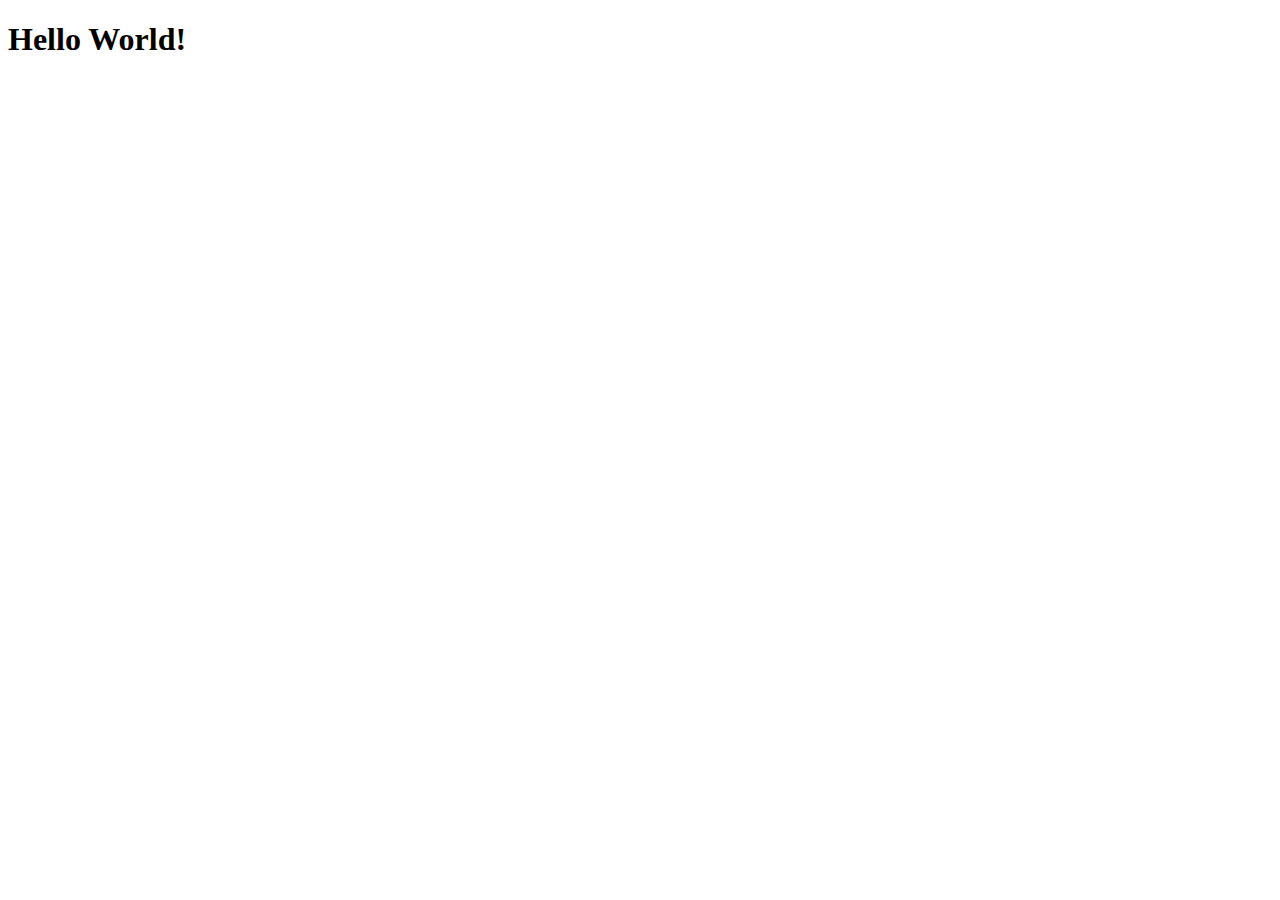
==== src/index.html @ 0a1c3fd9 "feat: add basics" ====
<!DOCTYPE html>
<!--[if lt IE 7]>      <html class="no-js lt-ie9 lt-ie8 lt-ie7"> <![endif]-->
<!--[if IE 7]>         <html class="no-js lt-ie9 lt-ie8"> <![endif]-->
<!--[if IE 8]>         <html class="no-js lt-ie9"> <![endif]-->
<!--[if gt IE 8]>      <html class="no-js"> <!--<![endif]-->
<html>
    <head>
        <meta charset="utf-8">
        <meta http-equiv="X-UA-Compatible" content="IE=edge">
        <title></title>
        <meta name="description" content="">
        <meta name="viewport" content="width=device-width, initial-scale=1">
    </head>
    <body>
        <h1>Hello World!</h1>
        <!--[if lt IE 7]>
            <p class="browsehappy">You are using an <strong>outdated</strong> browser. Please <a href="#">upgrade your browser</a> to improve your experience.</p>
        <![endif]-->

        

        
    </body>
</html>
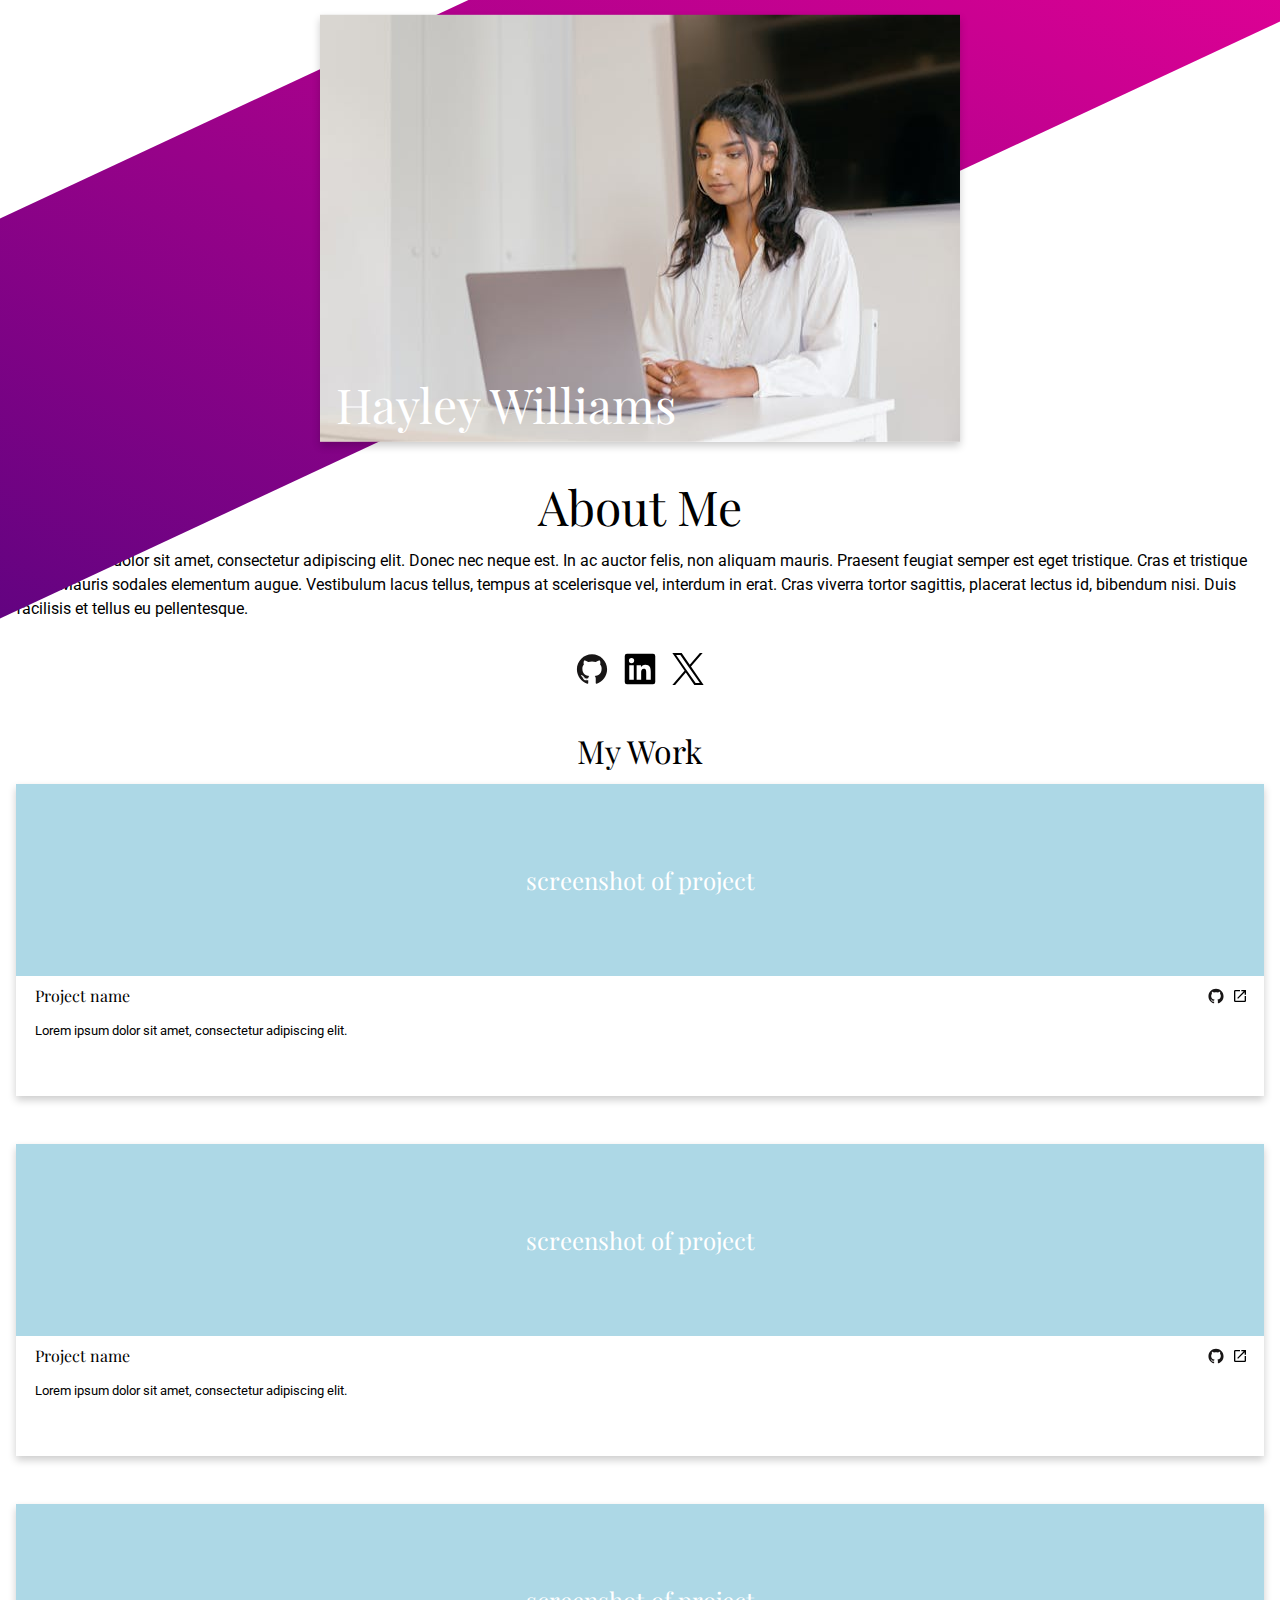
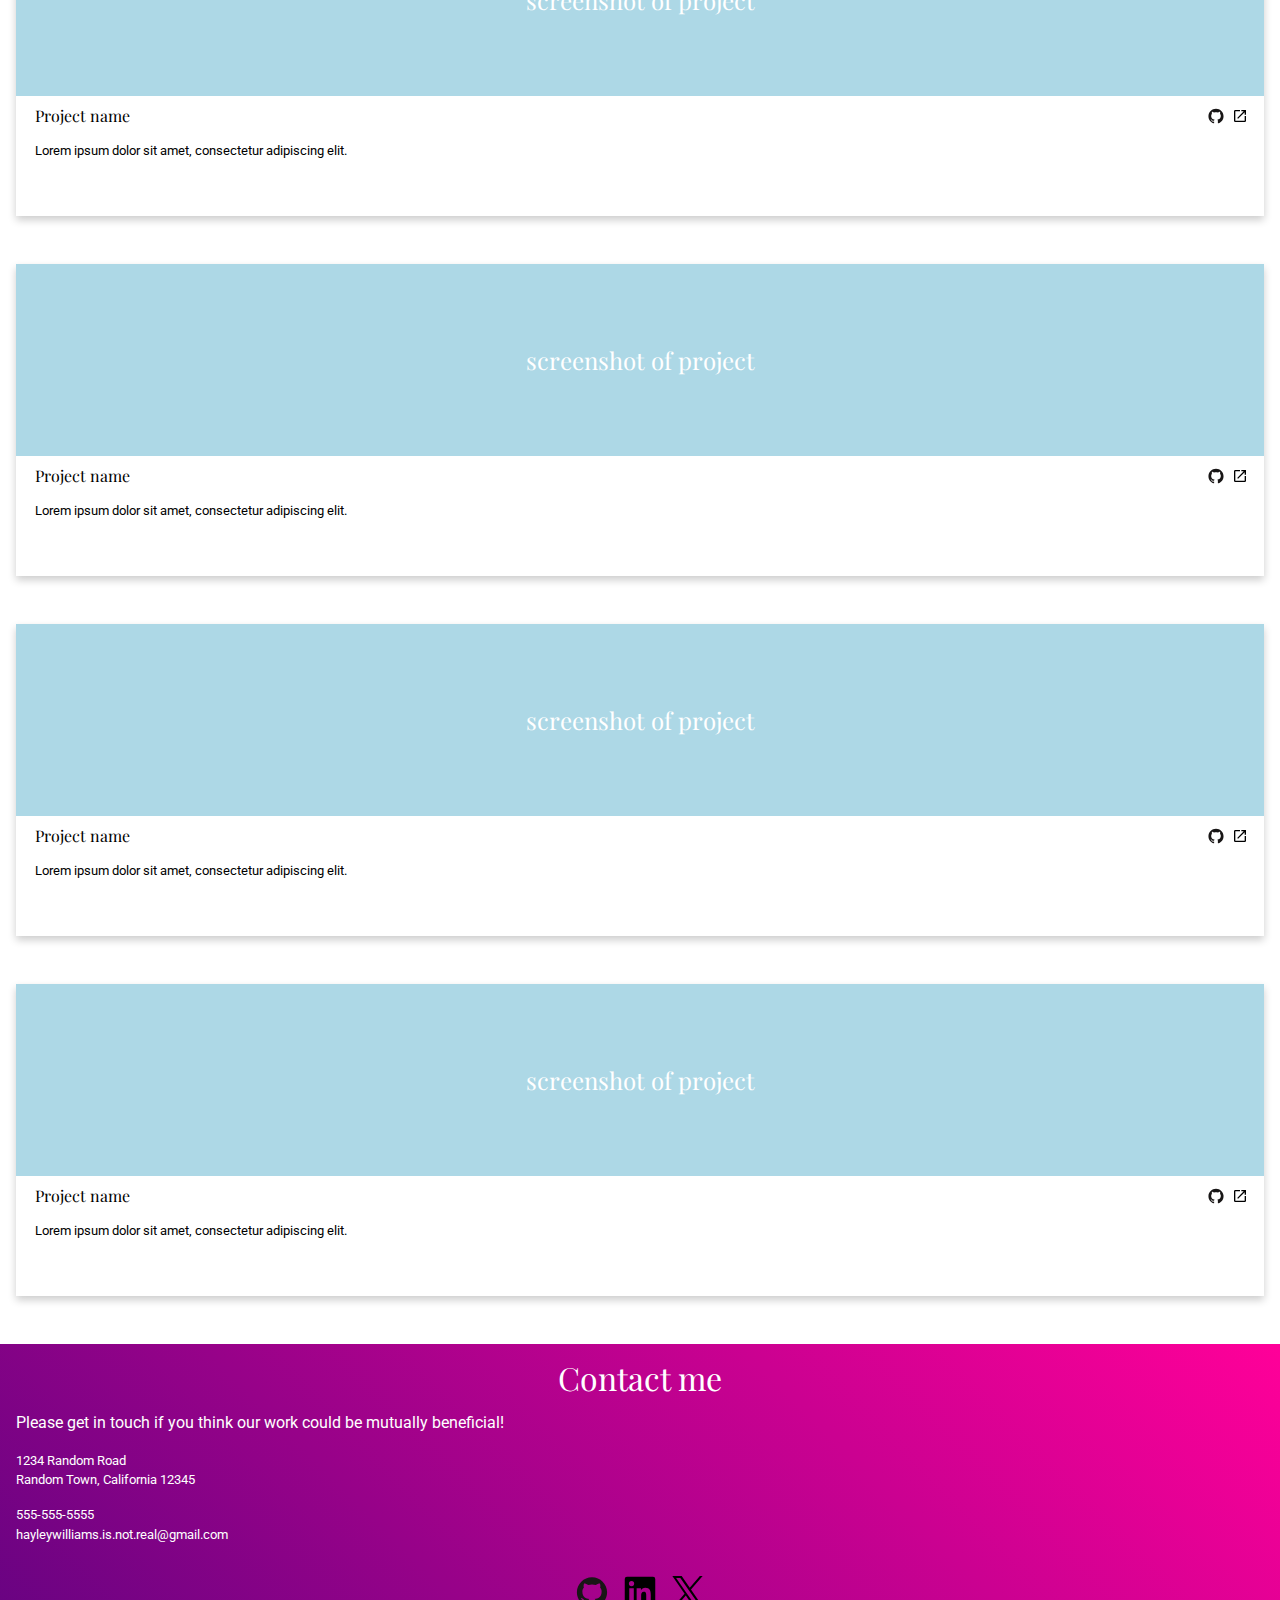
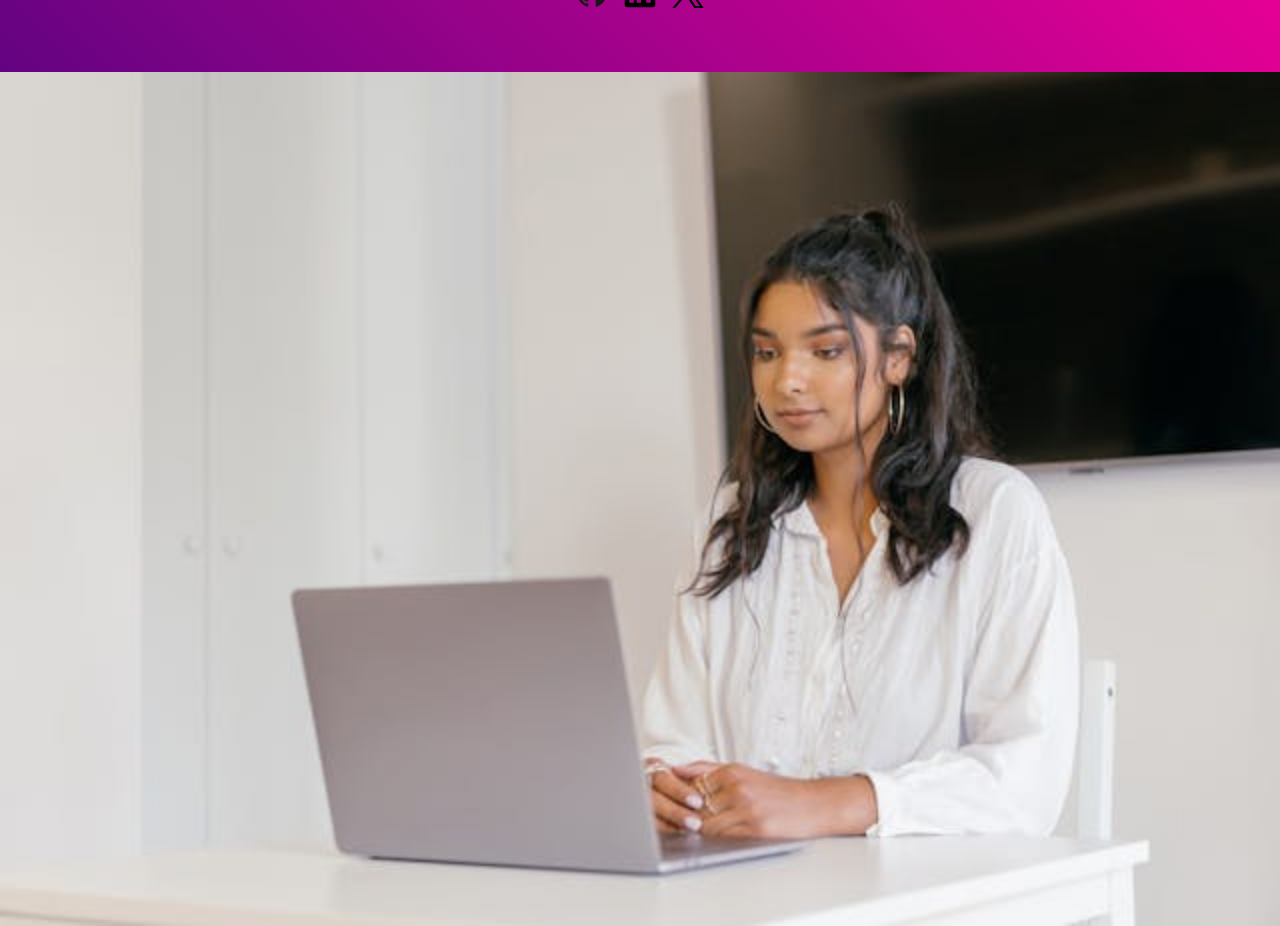
==== commit 5b342b2f: "feat: finish mobile page" ====
--- a/src/index.html
+++ b/src/index.html
@@ -1,24 +1,148 @@
 <!DOCTYPE html>
-<!--[if lt IE 7]>      <html class="no-js lt-ie9 lt-ie8 lt-ie7"> <![endif]-->
-<!--[if IE 7]>         <html class="no-js lt-ie9 lt-ie8"> <![endif]-->
-<!--[if IE 8]>         <html class="no-js lt-ie9"> <![endif]-->
-<!--[if gt IE 8]>      <html class="no-js"> <!--<![endif]-->
 <html>
-    <head>
-        <meta charset="utf-8">
-        <meta http-equiv="X-UA-Compatible" content="IE=edge">
-        <title></title>
-        <meta name="description" content="">
-        <meta name="viewport" content="width=device-width, initial-scale=1">
-    </head>
-    <body>
-        <h1>Hello World!</h1>
-        <!--[if lt IE 7]>
-            <p class="browsehappy">You are using an <strong>outdated</strong> browser. Please <a href="#">upgrade your browser</a> to improve your experience.</p>
-        <![endif]-->
-
-        
-
-        
-    </body>
-</html>+  <head>
+    <meta charset="utf-8" />
+    <meta http-equiv="X-UA-Compatible" content="IE=edge" />
+    <title>Diagonal Box Example</title>
+    <meta name="description" content="" />
+    <meta name="viewport" content="width=device-width, initial-scale=1" />
+    <link rel="stylesheet" href="styles.css" />
+  </head>
+  <body>
+    <div class="diagonal-box">
+      <div class="header-content">
+        <picture class="mobile-nilov">
+          <source
+            media="(max-width: 320px)"
+            srcset="pexels-mikhail-nilov-9159651-mobile.JPG"
+          />
+          <img src="pexels-mikhail-nilov-9159651.jpg" alt="woman on laptop" />
+        </picture>
+        <p class="bottom-left-text">Hayley Williams</p>
+      </div>
+    </div>
+    <section class="about-me">
+      <h1>About Me</h1>
+      <p class="about-me-text">
+        Lorem ipsum dolor sit amet, consectetur adipiscing elit. Donec nec neque
+        est. In ac auctor felis, non aliquam mauris. Praesent feugiat semper est
+        eget tristique. Cras et tristique nulla. Mauris sodales elementum augue.
+        Vestibulum lacus tellus, tempus at scelerisque vel, interdum in erat.
+        Cras viverra tortor sagittis, placerat lectus id, bibendum nisi. Duis
+        facilisis et tellus eu pellentesque.
+      </p>
+      <div class="logos">
+        <img src="github-original.svg" alt="github logo" />
+        <img src="linkedin-plain.svg" alt="linkedin logo" />
+        <img src="twitter-original.svg" alt="twitter logo" />
+      </div>
+    </section>
+    <section class="my-work">
+      <h1>My Work</h1>
+      <div class="card">
+        <div class="card-upper">screenshot of project</div>
+        <div class="card-bottom">
+          <div class="card-bottom-header">
+            <p>Project name</p>
+            <img src="github-original.svg" alt="github logo" />
+            <img src="open-in-new.svg" alt="external link" />
+          </div>
+          <p class="project-description">
+            Lorem ipsum dolor sit amet, consectetur adipiscing elit.
+          </p>
+        </div>
+      </div>
+      <div class="card">
+        <div class="card-upper">screenshot of project</div>
+        <div class="card-bottom">
+          <div class="card-bottom-header">
+            <p>Project name</p>
+            <img src="github-original.svg" alt="github logo" />
+            <img src="open-in-new.svg" alt="external link" />
+          </div>
+          <p class="project-description">
+            Lorem ipsum dolor sit amet, consectetur adipiscing elit.
+          </p>
+        </div>
+      </div>
+      <div class="card">
+        <div class="card-upper">screenshot of project</div>
+        <div class="card-bottom">
+          <div class="card-bottom-header">
+            <p>Project name</p>
+            <img src="github-original.svg" alt="github logo" />
+            <img src="open-in-new.svg" alt="external link" />
+          </div>
+          <p class="project-description">
+            Lorem ipsum dolor sit amet, consectetur adipiscing elit.
+          </p>
+        </div>
+      </div>
+      <div class="card">
+        <div class="card-upper">screenshot of project</div>
+        <div class="card-bottom">
+          <div class="card-bottom-header">
+            <p>Project name</p>
+            <img src="github-original.svg" alt="github logo" />
+            <img src="open-in-new.svg" alt="external link" />
+          </div>
+          <p class="project-description">
+            Lorem ipsum dolor sit amet, consectetur adipiscing elit.
+          </p>
+        </div>
+      </div>
+      <div class="card">
+        <div class="card-upper">screenshot of project</div>
+        <div class="card-bottom">
+          <div class="card-bottom-header">
+            <p>Project name</p>
+            <img src="github-original.svg" alt="github logo" />
+            <img src="open-in-new.svg" alt="external link" />
+          </div>
+          <p class="project-description">
+            Lorem ipsum dolor sit amet, consectetur adipiscing elit.
+          </p>
+        </div>
+      </div>
+      <div class="card">
+        <div class="card-upper">screenshot of project</div>
+        <div class="card-bottom">
+          <div class="card-bottom-header">
+            <p>Project name</p>
+            <img src="github-original.svg" alt="github logo" />
+            <img src="open-in-new.svg" alt="external link" />
+          </div>
+          <p class="project-description">
+            Lorem ipsum dolor sit amet, consectetur adipiscing elit.
+          </p>
+        </div>
+      </div>
+    </section>
+    <section class="contact-me">
+      <h1>Contact me</h1>
+      <p class="contact-description">
+        Please get in touch if you think our work could be mutually beneficial!
+      </p>
+      <p class="contact-address">
+        1234 Random Road <br />
+        Random Town, California 12345
+      </p>
+      <p class="contact-numbers">
+        555-555-5555 <br />
+        hayleywilliams.is.not.real@gmail.com
+      </p>
+      <div class="logos">
+        <img src="github-original.svg" alt="github logo" />
+        <img src="linkedin-plain.svg" alt="linkedin logo" />
+        <img src="twitter-original.svg" alt="twitter logo" />
+      </div>
+    </section>
+    <picture class="mobile-nilov-footer">
+      <source
+        media="(max-width: 320px)"
+        srcset="pexels-mikhail-nilov-9159651-mobile.JPG"
+      />
+      <img src="pexels-mikhail-nilov-9159651.jpg" alt="woman on laptop" />
+    </picture>
+  </body>
+</html>
--- a/src/styles.css
+++ b/src/styles.css
@@ -0,0 +1,240 @@
+@import url('https://fonts.googleapis.com/css2?family=Playfair+Display:ital,wght@0,400..900;1,400..900&family=Roboto:ital,wght@0,100..900;1,100..900&display=swap');
+
+/* Box sizing rules */
+*,
+*::before,
+*::after {
+    box-sizing: border-box;
+}
+
+/* Prevent font size inflation */
+html {
+    -moz-text-size-adjust: none;
+    -webkit-text-size-adjust: none;
+    text-size-adjust: none;
+}
+
+/* Remove default margin in favour of better control in authored CSS */
+body, h1, h2, h3, h4, p,
+figure, blockquote, dl, dd {
+    margin-block-end: 0;
+}
+
+/* Remove list styles on ul, ol elements with a list role, which suggests default styling will be removed */
+ul[role='list'],
+ol[role='list'] {
+    list-style: none;
+}
+
+/* Set core body defaults */
+body {
+    min-height: 100vh;
+    line-height: 1.5;
+}
+
+/* Set shorter line heights on headings and interactive elements */
+h1, h2, h3, h4,
+button, input, label {
+    line-height: 1.1;
+}
+
+/* Balance text wrapping on headings */
+h1, h2,
+h3, h4 {
+    text-wrap: balance;
+}
+
+/* A elements that don't have a class get default styles */
+a:not([class]) {
+    text-decoration-skip-ink: auto;
+    color: currentColor;
+}
+
+/* Make images easier to work with */
+img,
+picture {
+    max-width: 100%;
+    display: block;
+}
+
+/* Inherit fonts for inputs and buttons */
+input, button,
+textarea, select {
+    font-family: inherit;
+    font-size: inherit;
+}
+
+/* Make sure textareas without a rows attribute are not tiny */
+textarea:not([rows]) {
+    min-height: 10em;
+}
+
+/* Anything that has been anchored to should have extra scroll margin */
+:target {
+    scroll-margin-block: 5ex;
+}
+
+/* End CSS Reset */
+
+body {
+    margin: 0;
+}
+
+:root {
+    --main-font: "Roboto", sans-serif;
+    --secondary-font: "Playfair Display", serif;
+    --article-font-size: 1rem;
+    --background-image-color: linear-gradient(45deg, #630381, #ff0099);
+}
+
+.diagonal-box {
+    background-image: var(--background-image-color);
+    height: 25rem;
+    display: flex;
+    align-items: center;
+    justify-content: center;
+    transform: skewY(-25deg) translateY(-20%);
+}
+
+.header-content {
+    max-width: 50rem;
+    margin: 0 0.5rem;
+    text-align: center;
+    color: white;
+    transform: skewY(25deg) translateY(20%);
+    position: relative;
+    padding-top: 2rem;
+}
+
+.mobile-nilov {
+    box-shadow: 0 4px 8px 0 rgba(0, 0, 0, 0.2)
+}
+
+.bottom-left-text {
+    position: absolute;
+    bottom: 8px;
+    font-family: var(--secondary-font);
+    left: 16px;
+    font-size: 3rem;
+    line-height: 1.2;
+    text-align: left;
+}
+
+.about-me {
+    margin-top: 5rem;
+    text-align: center;
+    font-family: var(--secondary-font);
+    font-size: 1.5rem;
+}
+
+.about-me h1 {
+    font-weight: normal;
+}
+
+.about-me-text {
+    text-align: left;
+    font-family: var(--main-font);
+    font-size: var(--article-font-size);
+    margin: 1rem 1rem;
+}
+
+.logos {
+    margin-top: 2rem;
+    display: flex;
+    gap: 1rem;
+    justify-content: center;
+}
+
+.logos img {
+    width: 2rem;
+}
+
+.my-work {
+    margin: 1rem 1rem;
+    font-family: var(--secondary-font);
+    margin-top: 3rem;
+}
+
+.my-work h1 {
+    text-align: center;
+    font-weight: normal;
+}
+
+.card {
+    margin: 1rem 0;
+    margin-bottom: 3rem;
+    box-shadow: 0 4px 8px 0 rgba(0, 0, 0, 0.2);
+    overflow: hidden;
+}
+
+.card-upper {
+    display: flex;
+    justify-content: center;
+    align-items: center;
+    background-color: lightblue;
+    height: 12rem;
+    color: white;
+    text-align: center;
+    font-size: 1.5rem;
+}
+
+.card-bottom-header {
+    display: flex;
+    align-items: center;
+    gap: 0.5rem;
+    margin-right: 1rem;
+    margin-top: 0.5rem;
+}
+
+.card-bottom-header img {
+    width: 1rem;
+}
+
+.card-bottom-header p {
+    margin-top: 0;
+    flex: auto;
+    margin-left: 1.2rem;
+}
+
+.project-description {
+    font-family: var(--main-font);
+    font-size: 0.8rem;
+    margin-left: 1.2rem;
+    margin-right: 2rem;
+    padding-bottom: 3.5rem;
+}
+
+.contact-me {
+    background-image: var(--background-image-color);
+    color: white;
+}
+
+.contact-me h1 {
+    font-weight: normal;
+    font-family: var(--secondary-font);
+    text-align: center;
+    padding-top: 1rem;
+    font-size: 2rem;
+}
+
+.contact-me p {
+    font-family: var(--main-font);
+    margin: 1rem 1rem 0 1rem;
+}
+
+.contact-me .contact-address {
+    font-size: 0.8rem;
+}
+
+.contact-me .contact-numbers {
+    font-size: 0.8rem;
+}
+
+.contact-me .logos {
+    padding-bottom: 4rem;
+}
+
+.mobile-nilov-footer img {
+    width: 100vw;
+    object-fit: cover;
+}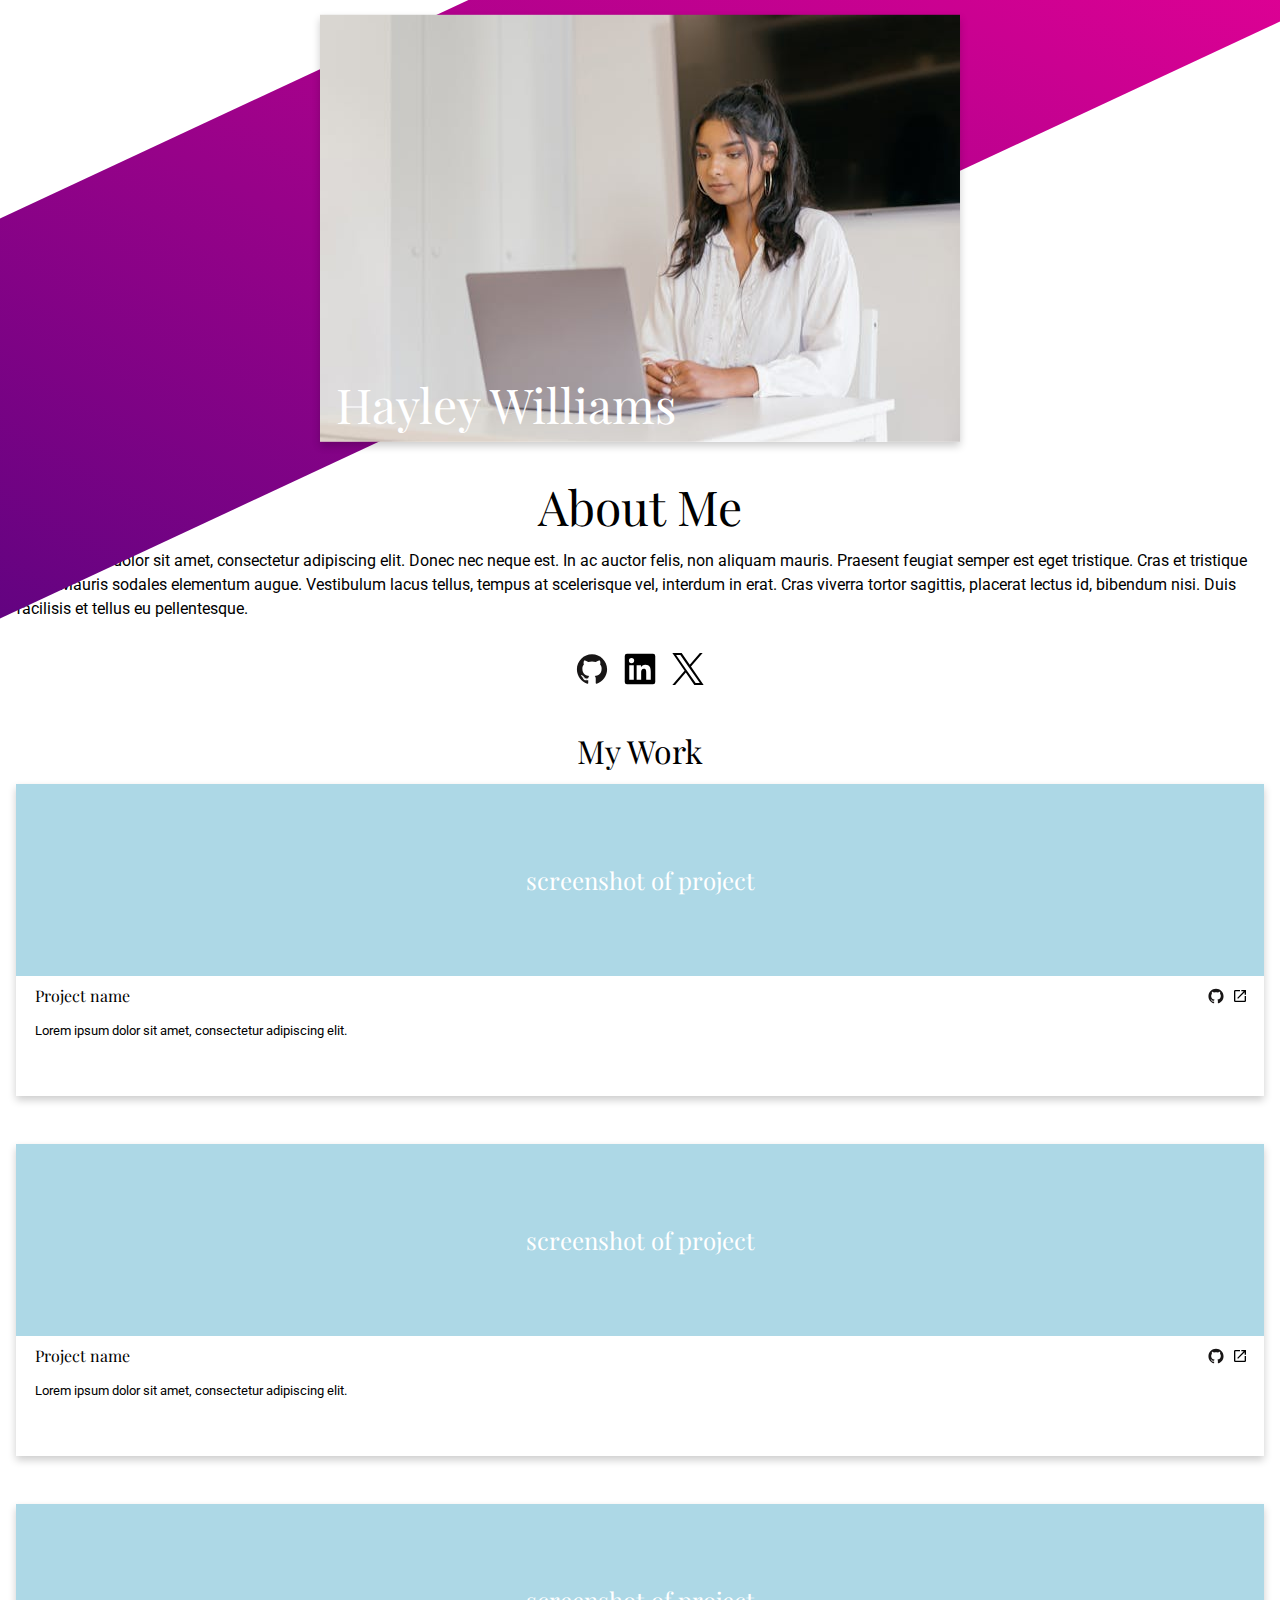
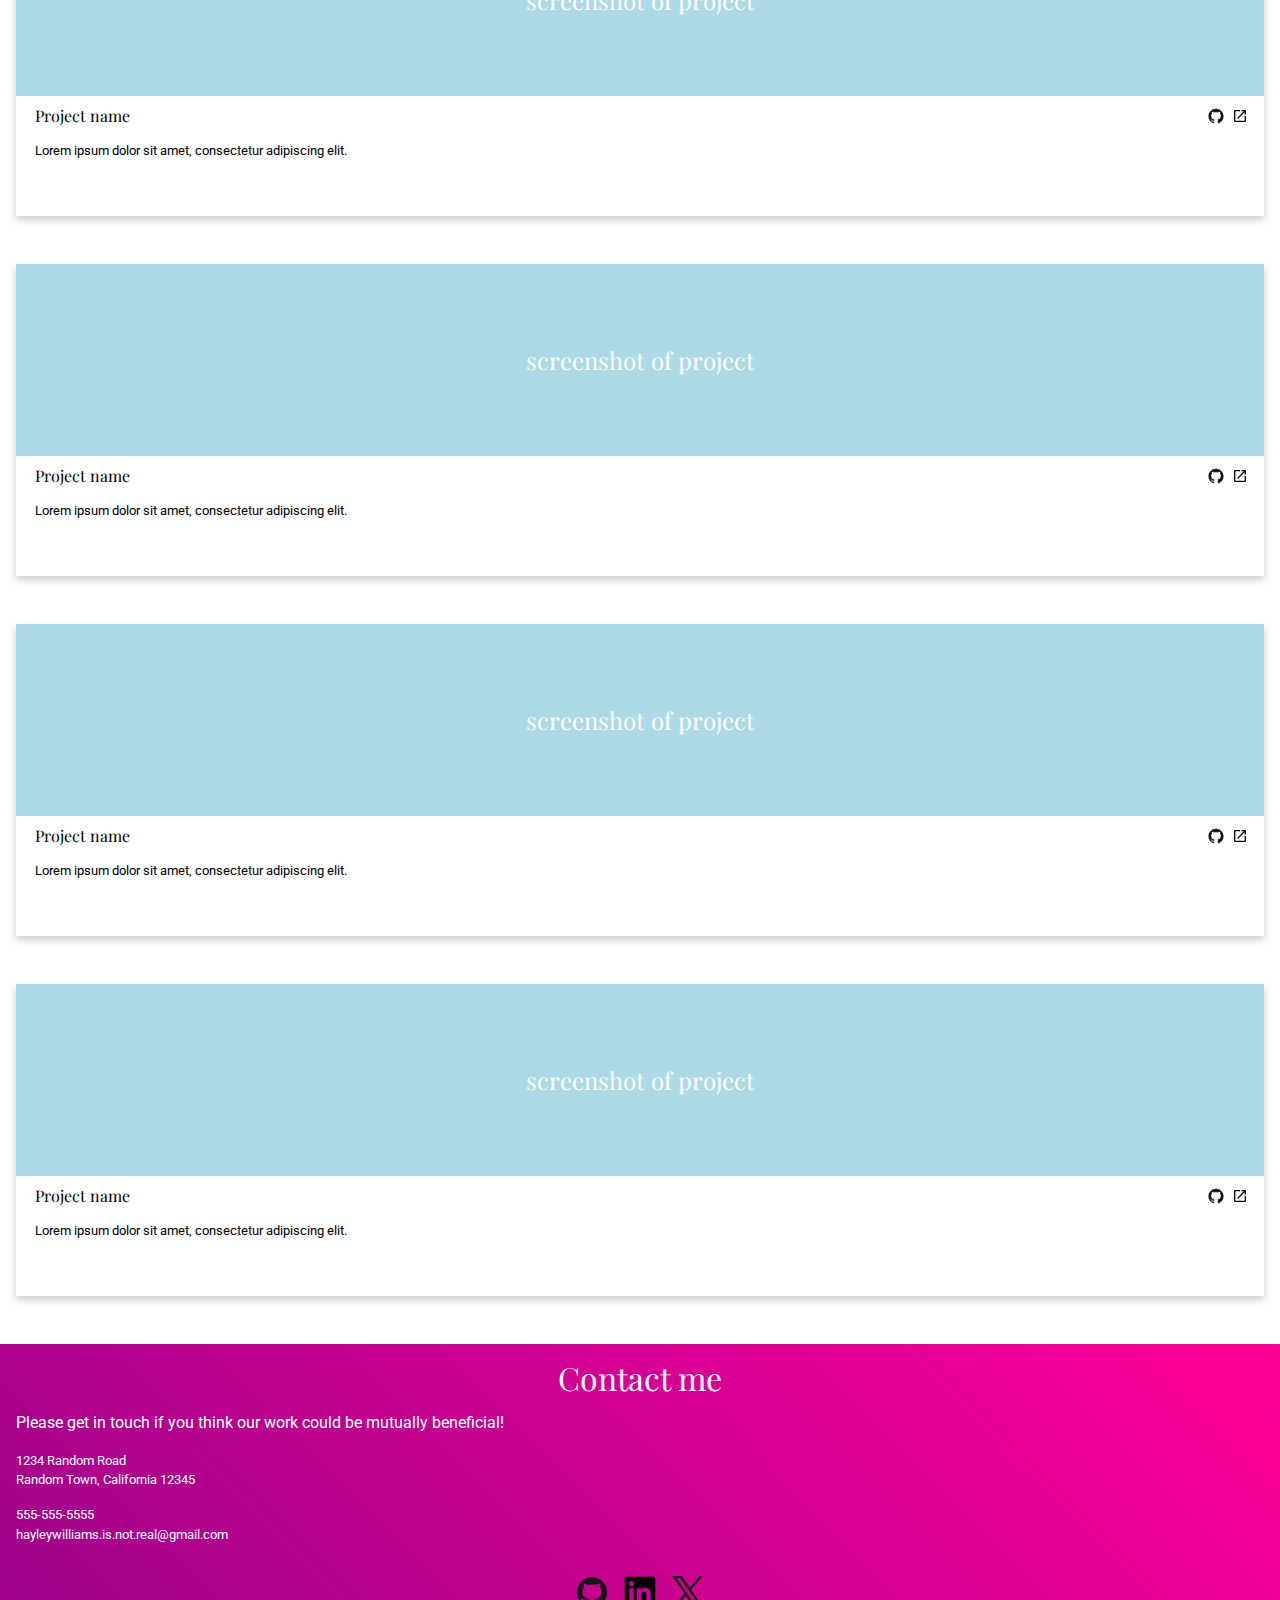
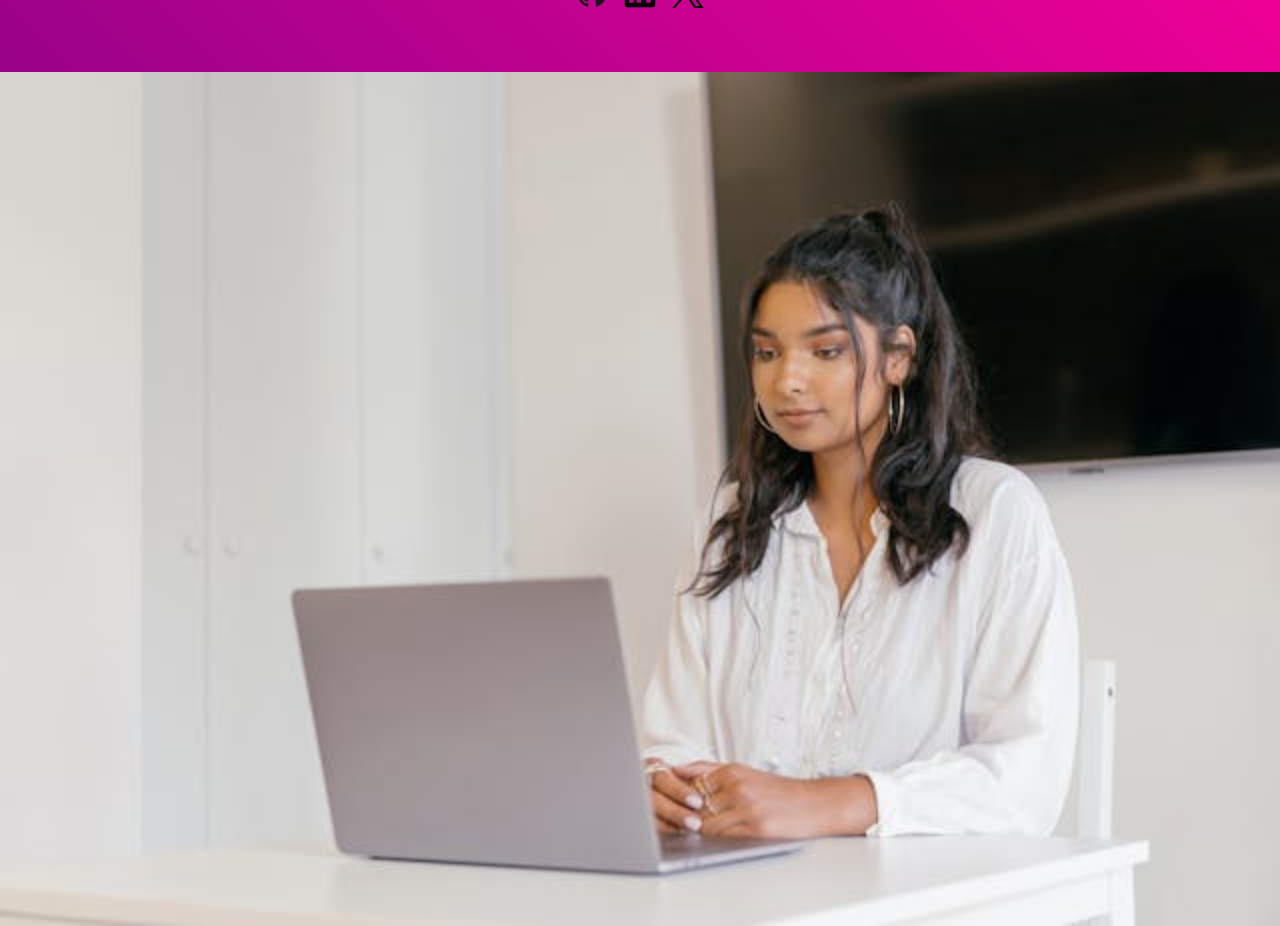
==== commit eb2492f7: "feat: add tablet footer styling" ====
--- a/src/index.html
+++ b/src/index.html
@@ -13,7 +13,7 @@
       <div class="header-content">
         <picture class="mobile-nilov">
           <source
-            media="(max-width: 320px)"
+            media="(max-width: 400px)"
             srcset="pexels-mikhail-nilov-9159651-mobile.JPG"
           />
           <img src="pexels-mikhail-nilov-9159651.jpg" alt="woman on laptop" />
@@ -118,31 +118,44 @@
         </div>
       </div>
     </section>
-    <section class="contact-me">
-      <h1>Contact me</h1>
-      <p class="contact-description">
-        Please get in touch if you think our work could be mutually beneficial!
-      </p>
-      <p class="contact-address">
-        1234 Random Road <br />
-        Random Town, California 12345
-      </p>
-      <p class="contact-numbers">
-        555-555-5555 <br />
-        hayleywilliams.is.not.real@gmail.com
-      </p>
-      <div class="logos">
-        <img src="github-original.svg" alt="github logo" />
-        <img src="linkedin-plain.svg" alt="linkedin logo" />
-        <img src="twitter-original.svg" alt="twitter logo" />
-      </div>
-    </section>
-    <picture class="mobile-nilov-footer">
-      <source
-        media="(max-width: 320px)"
-        srcset="pexels-mikhail-nilov-9159651-mobile.JPG"
-      />
-      <img src="pexels-mikhail-nilov-9159651.jpg" alt="woman on laptop" />
-    </picture>
+    <footer>
+      <section class="contact-me">
+        <div class="footer-content">
+          <h1>Contact me</h1>
+          <p class="contact-description">
+            Please get in touch if you think our work could be mutually
+            beneficial!
+          </p>
+          <p class="contact-address">
+            1234 Random Road <br />
+            Random Town, California 12345
+          </p>
+          <p class="contact-numbers">
+            555-555-5555 <br />
+            hayleywilliams.is.not.real@gmail.com
+          </p>
+          <div class="logos">
+            <img src="github-original.svg" alt="github logo" />
+            <img src="linkedin-plain.svg" alt="linkedin logo" />
+            <img src="twitter-original.svg" alt="twitter logo" />
+          </div>
+        </div>
+        <picture class="mobile-nilov-footer">
+          <source
+            media="(max-width: 400px)"
+            srcset="pexels-mikhail-nilov-9159651-mobile.JPG"
+          />
+          <source
+            media="(min-width: 401px) and (max-width: 799px)"
+            srcset="pexels-mikhail-nilov-9159651-tablet.JPG"
+          />
+          <source
+            media="(min-width: 800px)"
+            srcset="pexels-mikhail-nilov-9159651.jpg"
+          />
+          <img src="pexels-mikhail-nilov-9159651.jpg" alt="woman on laptop" />
+        </picture>
+      </section>
+    </footer>
   </body>
 </html>
--- a/src/styles.css
+++ b/src/styles.css
@@ -237,4 +237,45 @@
 .mobile-nilov-footer img {
     width: 100vw;
     object-fit: cover;
+}
+
+@media (min-width: 401px) and (max-width: 799px) {
+
+
+
+
+
+
+    .contact-me {
+        display: flex;
+        justify-content: center;
+        align-items: center;
+        padding-left: 1rem;
+    }
+
+    .contact-me h1 {
+        font-weight: normal;
+        font-family: var(--secondary-font);
+        padding-top: 1rem;
+        font-size: 2rem;
+        text-align: left;
+        margin-left: 1rem;
+    }
+
+    .contact-me .contact-description {
+        padding-right: 1rem;
+    }
+
+    .mobile-nilov-footer img {
+        width: 400px;
+        padding-top: 1rem;
+        padding-right: 1rem;
+        padding-bottom: 3rem;
+    }
+
+    .footer-content .logos {
+        display: flex;
+        justify-content: flex-start;
+        padding-left: 1rem;
+    }
 }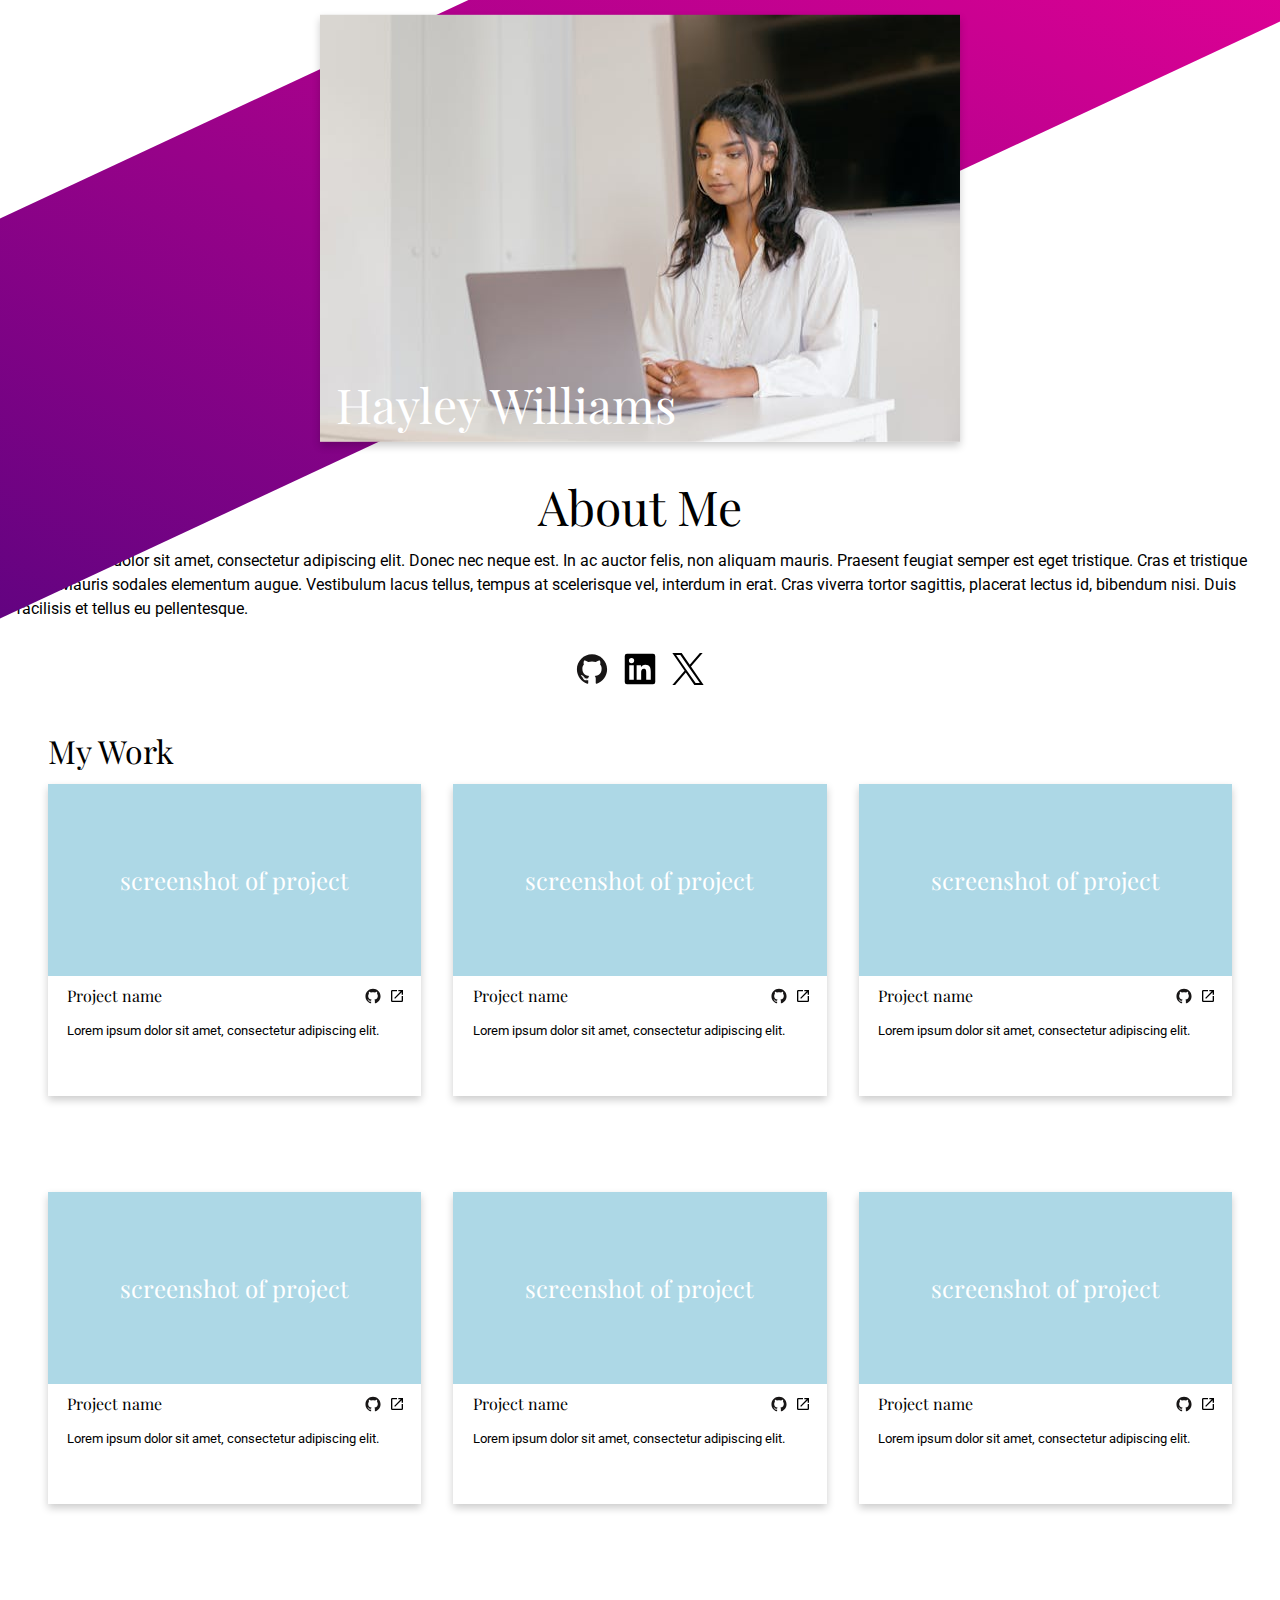
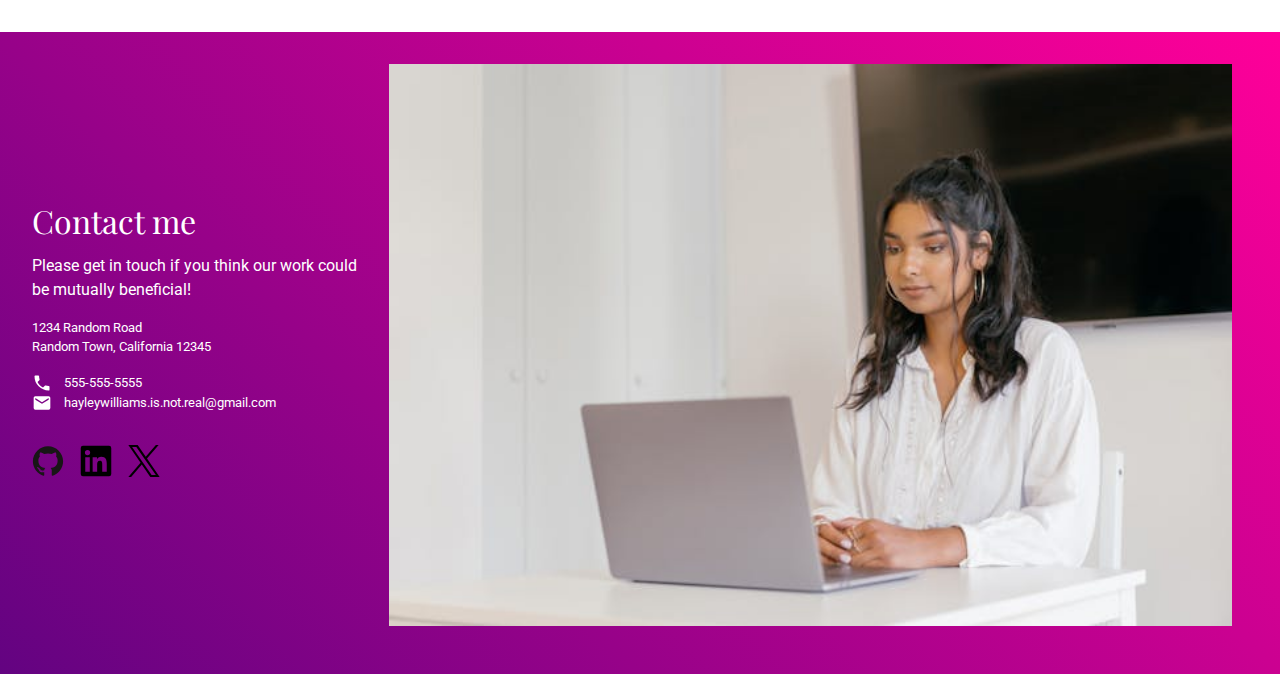
==== commit 5644fe84: "feat: add some desktop styling" ====
--- a/src/index.html
+++ b/src/index.html
@@ -39,82 +39,84 @@
     </section>
     <section class="my-work">
       <h1>My Work</h1>
-      <div class="card">
-        <div class="card-upper">screenshot of project</div>
-        <div class="card-bottom">
-          <div class="card-bottom-header">
-            <p>Project name</p>
-            <img src="github-original.svg" alt="github logo" />
-            <img src="open-in-new.svg" alt="external link" />
+      <div class="card-grid">
+        <div class="card">
+          <div class="card-upper">screenshot of project</div>
+          <div class="card-bottom">
+            <div class="card-bottom-header">
+              <p>Project name</p>
+              <img src="github-original.svg" alt="github logo" />
+              <img src="open-in-new.svg" alt="external link" />
+            </div>
+            <p class="project-description">
+              Lorem ipsum dolor sit amet, consectetur adipiscing elit.
+            </p>
           </div>
-          <p class="project-description">
-            Lorem ipsum dolor sit amet, consectetur adipiscing elit.
-          </p>
         </div>
-      </div>
-      <div class="card">
-        <div class="card-upper">screenshot of project</div>
-        <div class="card-bottom">
-          <div class="card-bottom-header">
-            <p>Project name</p>
-            <img src="github-original.svg" alt="github logo" />
-            <img src="open-in-new.svg" alt="external link" />
+        <div class="card">
+          <div class="card-upper">screenshot of project</div>
+          <div class="card-bottom">
+            <div class="card-bottom-header">
+              <p>Project name</p>
+              <img src="github-original.svg" alt="github logo" />
+              <img src="open-in-new.svg" alt="external link" />
+            </div>
+            <p class="project-description">
+              Lorem ipsum dolor sit amet, consectetur adipiscing elit.
+            </p>
           </div>
-          <p class="project-description">
-            Lorem ipsum dolor sit amet, consectetur adipiscing elit.
-          </p>
         </div>
-      </div>
-      <div class="card">
-        <div class="card-upper">screenshot of project</div>
-        <div class="card-bottom">
-          <div class="card-bottom-header">
-            <p>Project name</p>
-            <img src="github-original.svg" alt="github logo" />
-            <img src="open-in-new.svg" alt="external link" />
+        <div class="card">
+          <div class="card-upper">screenshot of project</div>
+          <div class="card-bottom">
+            <div class="card-bottom-header">
+              <p>Project name</p>
+              <img src="github-original.svg" alt="github logo" />
+              <img src="open-in-new.svg" alt="external link" />
+            </div>
+            <p class="project-description">
+              Lorem ipsum dolor sit amet, consectetur adipiscing elit.
+            </p>
           </div>
-          <p class="project-description">
-            Lorem ipsum dolor sit amet, consectetur adipiscing elit.
-          </p>
         </div>
-      </div>
-      <div class="card">
-        <div class="card-upper">screenshot of project</div>
-        <div class="card-bottom">
-          <div class="card-bottom-header">
-            <p>Project name</p>
-            <img src="github-original.svg" alt="github logo" />
-            <img src="open-in-new.svg" alt="external link" />
+        <div class="card">
+          <div class="card-upper">screenshot of project</div>
+          <div class="card-bottom">
+            <div class="card-bottom-header">
+              <p>Project name</p>
+              <img src="github-original.svg" alt="github logo" />
+              <img src="open-in-new.svg" alt="external link" />
+            </div>
+            <p class="project-description">
+              Lorem ipsum dolor sit amet, consectetur adipiscing elit.
+            </p>
           </div>
-          <p class="project-description">
-            Lorem ipsum dolor sit amet, consectetur adipiscing elit.
-          </p>
         </div>
-      </div>
-      <div class="card">
-        <div class="card-upper">screenshot of project</div>
-        <div class="card-bottom">
-          <div class="card-bottom-header">
-            <p>Project name</p>
-            <img src="github-original.svg" alt="github logo" />
-            <img src="open-in-new.svg" alt="external link" />
+        <div class="card">
+          <div class="card-upper">screenshot of project</div>
+          <div class="card-bottom">
+            <div class="card-bottom-header">
+              <p>Project name</p>
+              <img src="github-original.svg" alt="github logo" />
+              <img src="open-in-new.svg" alt="external link" />
+            </div>
+            <p class="project-description">
+              Lorem ipsum dolor sit amet, consectetur adipiscing elit.
+            </p>
           </div>
-          <p class="project-description">
-            Lorem ipsum dolor sit amet, consectetur adipiscing elit.
-          </p>
         </div>
-      </div>
-      <div class="card">
-        <div class="card-upper">screenshot of project</div>
-        <div class="card-bottom">
-          <div class="card-bottom-header">
-            <p>Project name</p>
-            <img src="github-original.svg" alt="github logo" />
-            <img src="open-in-new.svg" alt="external link" />
+        <div class="card">
+          <div class="card-upper">screenshot of project</div>
+          <div class="card-bottom">
+            <div class="card-bottom-header">
+              <p>Project name</p>
+              <img src="github-original.svg" alt="github logo" />
+              <img src="open-in-new.svg" alt="external link" />
+            </div>
+            <p class="project-description">
+              Lorem ipsum dolor sit amet, consectetur adipiscing elit.
+            </p>
           </div>
-          <p class="project-description">
-            Lorem ipsum dolor sit amet, consectetur adipiscing elit.
-          </p>
         </div>
       </div>
     </section>
@@ -131,8 +133,14 @@
             Random Town, California 12345
           </p>
           <p class="contact-numbers">
-            555-555-5555 <br />
-            hayleywilliams.is.not.real@gmail.com
+            <span class="contact-detail">
+              <img src="phone.svg" alt="phone number" />
+              555-555-5555
+            </span>
+            <span class="contact-detail">
+              <img src="email.svg" alt="email address" />
+              hayleywilliams.is.not.real@gmail.com
+            </span>
           </p>
           <div class="logos">
             <img src="github-original.svg" alt="github logo" />
--- a/src/styles.css
+++ b/src/styles.css
@@ -207,6 +207,7 @@
 .contact-me {
     background-image: var(--background-image-color);
     color: white;
+    margin-top: 5rem;
 }
 
 .contact-me h1 {
@@ -230,6 +231,10 @@
     font-size: 0.8rem;
 }
 
+.contact-numbers img {
+    display: none;
+}
+
 .contact-me .logos {
     padding-bottom: 4rem;
 }
@@ -240,11 +245,17 @@
 }
 
 @media (min-width: 401px) and (max-width: 799px) {
-
-
-
-
-
+    .my-work h1 {
+        text-align: left;
+        margin-left: 2rem;
+    }
+
+    .card-grid {
+        display: grid;
+        grid-template-columns: repeat(2, 1fr);
+        gap: 2rem;
+        margin: 0 2rem;
+    }
 
     .contact-me {
         display: flex;
@@ -262,15 +273,20 @@
         margin-left: 1rem;
     }
 
+    .contact-numbers img {
+        display: block;
+        width: 20px;
+    }
+
     .contact-me .contact-description {
         padding-right: 1rem;
     }
 
     .mobile-nilov-footer img {
-        width: 400px;
         padding-top: 1rem;
         padding-right: 1rem;
         padding-bottom: 3rem;
+        padding-left: 1rem;
     }
 
     .footer-content .logos {
@@ -278,4 +294,77 @@
         justify-content: flex-start;
         padding-left: 1rem;
     }
+
+    .contact-detail {
+        display: flex;
+        gap: 0.75rem;
+    }
+
+    .contact-me .contact-description {
+        font-size: 0.8rem;
+    }
+
+    .contact-me .contact-address {
+        font-size: 0.8rem;
+    }
+
+    .contact-me .contact-numbers {
+        font-size: 0.8rem;
+    }
+}
+
+@media (min-width: 800px) {
+    .my-work h1 {
+        text-align: left;
+        margin-left: 2rem;
+    }
+
+    .card-grid {
+        display: grid;
+        grid-template-columns: repeat(3, 1fr);
+        gap: 2rem;
+        margin: 0 2rem;
+    }
+
+    .contact-me {
+        display: flex;
+        justify-content: center;
+        align-items: center;
+        padding-left: 1rem;
+    }
+
+    .contact-me h1 {
+        font-weight: normal;
+        font-family: var(--secondary-font);
+        padding-top: 1rem;
+        font-size: 2rem;
+        text-align: left;
+        margin-left: 1rem;
+    }
+
+    .contact-me .contact-description {
+        padding-right: 1rem;
+    }
+
+    .mobile-nilov-footer img {
+        padding-top: 2rem;
+        padding-right: 3rem;
+        padding-bottom: 3rem;
+    }
+
+    .footer-content .logos {
+        display: flex;
+        justify-content: flex-start;
+        padding-left: 1rem;
+    }
+
+    .contact-numbers img {
+        display: block;
+        width: 20px;
+    }
+
+    .contact-detail {
+        display: flex;
+        gap: 0.75rem;
+    }
 }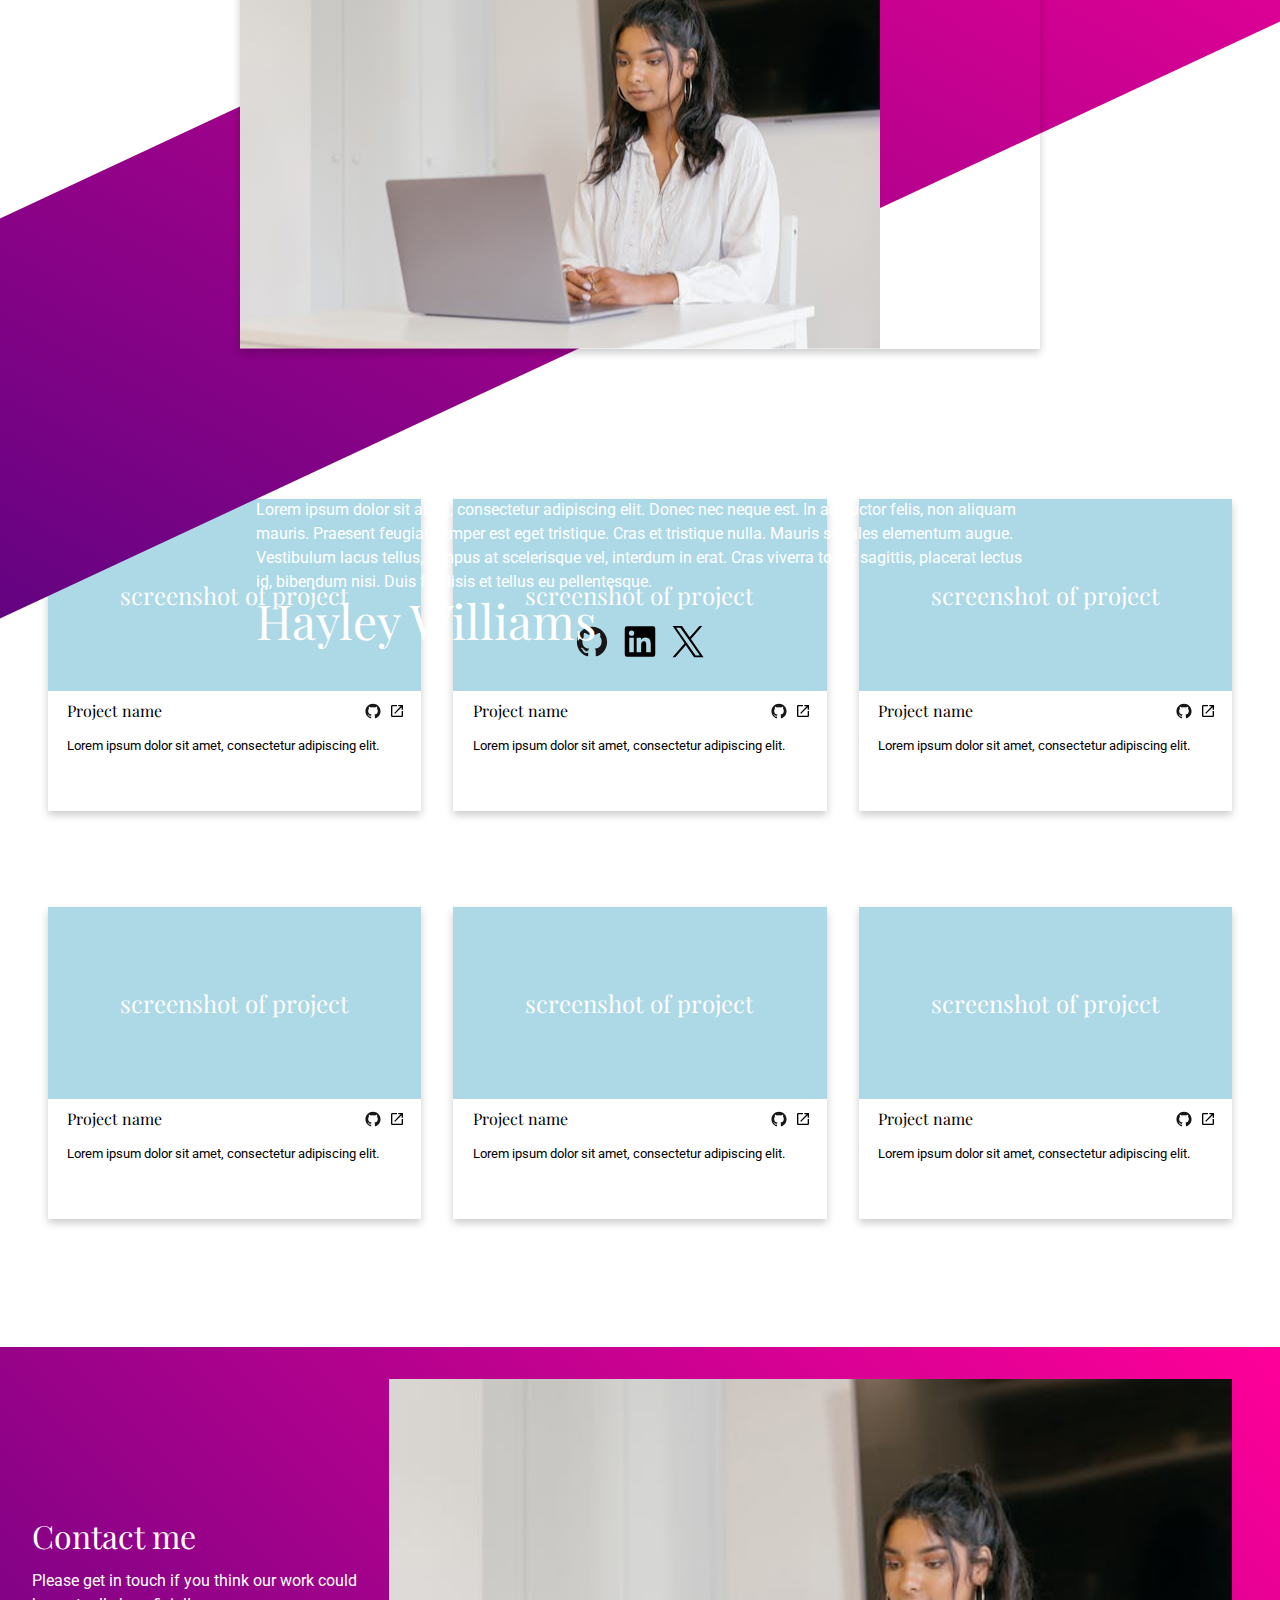
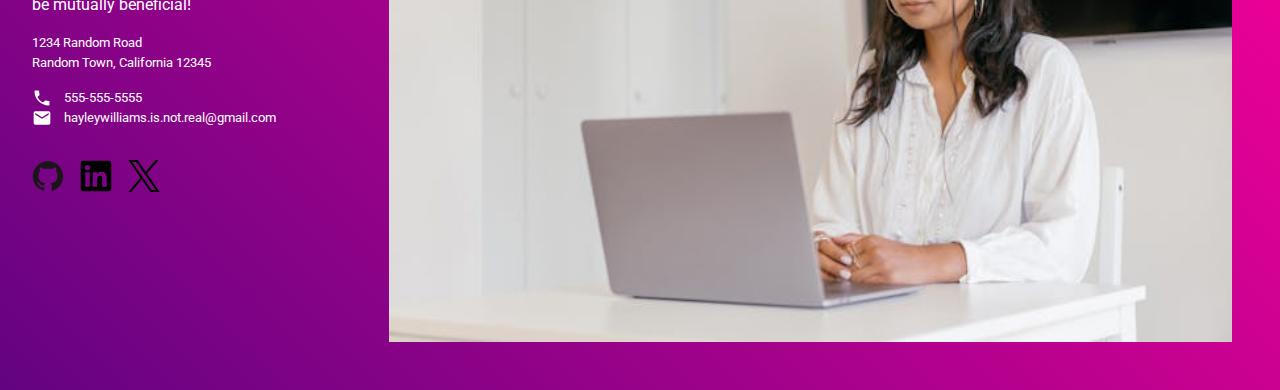
==== commit 4fdd0a1b: "feat: add more to header" ====
--- a/src/index.html
+++ b/src/index.html
@@ -16,27 +16,35 @@
             media="(max-width: 400px)"
             srcset="pexels-mikhail-nilov-9159651-mobile.JPG"
           />
+          <source
+            media="(min-width: 401px) and (max-width: 799px)"
+            srcset="pexels-mikhail-nilov-9159651-tablet.JPG"
+          />
+          <source
+            media="(min-width: 800px)"
+            srcset="pexels-mikhail-nilov-9159651.jpg"
+          />
           <img src="pexels-mikhail-nilov-9159651.jpg" alt="woman on laptop" />
         </picture>
         <p class="bottom-left-text">Hayley Williams</p>
+        <section class="about-me">
+          <h1>About Me</h1>
+          <p class="about-me-text">
+            Lorem ipsum dolor sit amet, consectetur adipiscing elit. Donec nec
+            neque est. In ac auctor felis, non aliquam mauris. Praesent feugiat
+            semper est eget tristique. Cras et tristique nulla. Mauris sodales
+            elementum augue. Vestibulum lacus tellus, tempus at scelerisque vel,
+            interdum in erat. Cras viverra tortor sagittis, placerat lectus id,
+            bibendum nisi. Duis facilisis et tellus eu pellentesque.
+          </p>
+          <div class="logos">
+            <img src="github-original.svg" alt="github logo" />
+            <img src="linkedin-plain.svg" alt="linkedin logo" />
+            <img src="twitter-original.svg" alt="twitter logo" />
+          </div>
+        </section>
       </div>
     </div>
-    <section class="about-me">
-      <h1>About Me</h1>
-      <p class="about-me-text">
-        Lorem ipsum dolor sit amet, consectetur adipiscing elit. Donec nec neque
-        est. In ac auctor felis, non aliquam mauris. Praesent feugiat semper est
-        eget tristique. Cras et tristique nulla. Mauris sodales elementum augue.
-        Vestibulum lacus tellus, tempus at scelerisque vel, interdum in erat.
-        Cras viverra tortor sagittis, placerat lectus id, bibendum nisi. Duis
-        facilisis et tellus eu pellentesque.
-      </p>
-      <div class="logos">
-        <img src="github-original.svg" alt="github logo" />
-        <img src="linkedin-plain.svg" alt="linkedin logo" />
-        <img src="twitter-original.svg" alt="twitter logo" />
-      </div>
-    </section>
     <section class="my-work">
       <h1>My Work</h1>
       <div class="card-grid">
--- a/src/styles.css
+++ b/src/styles.css
@@ -245,6 +245,30 @@
 }
 
 @media (min-width: 401px) and (max-width: 799px) {
+    .header-content {
+        display: flex;
+        align-items: flex-start;
+    }
+
+    .header-content picture {
+        position: absolute;
+        top: 0;
+        left: 0;
+        width: 200px;
+        height: auto;
+    }
+
+    .about-me {
+        margin-top: 0;
+        color: black;
+        background-color: white;
+        box-shadow: 0 4px 8px 0 rgba(0, 0, 0, 0.2);
+    }
+
+    .about-me .logos {
+        display: none;
+    }
+
     .my-work h1 {
         text-align: left;
         margin-left: 2rem;
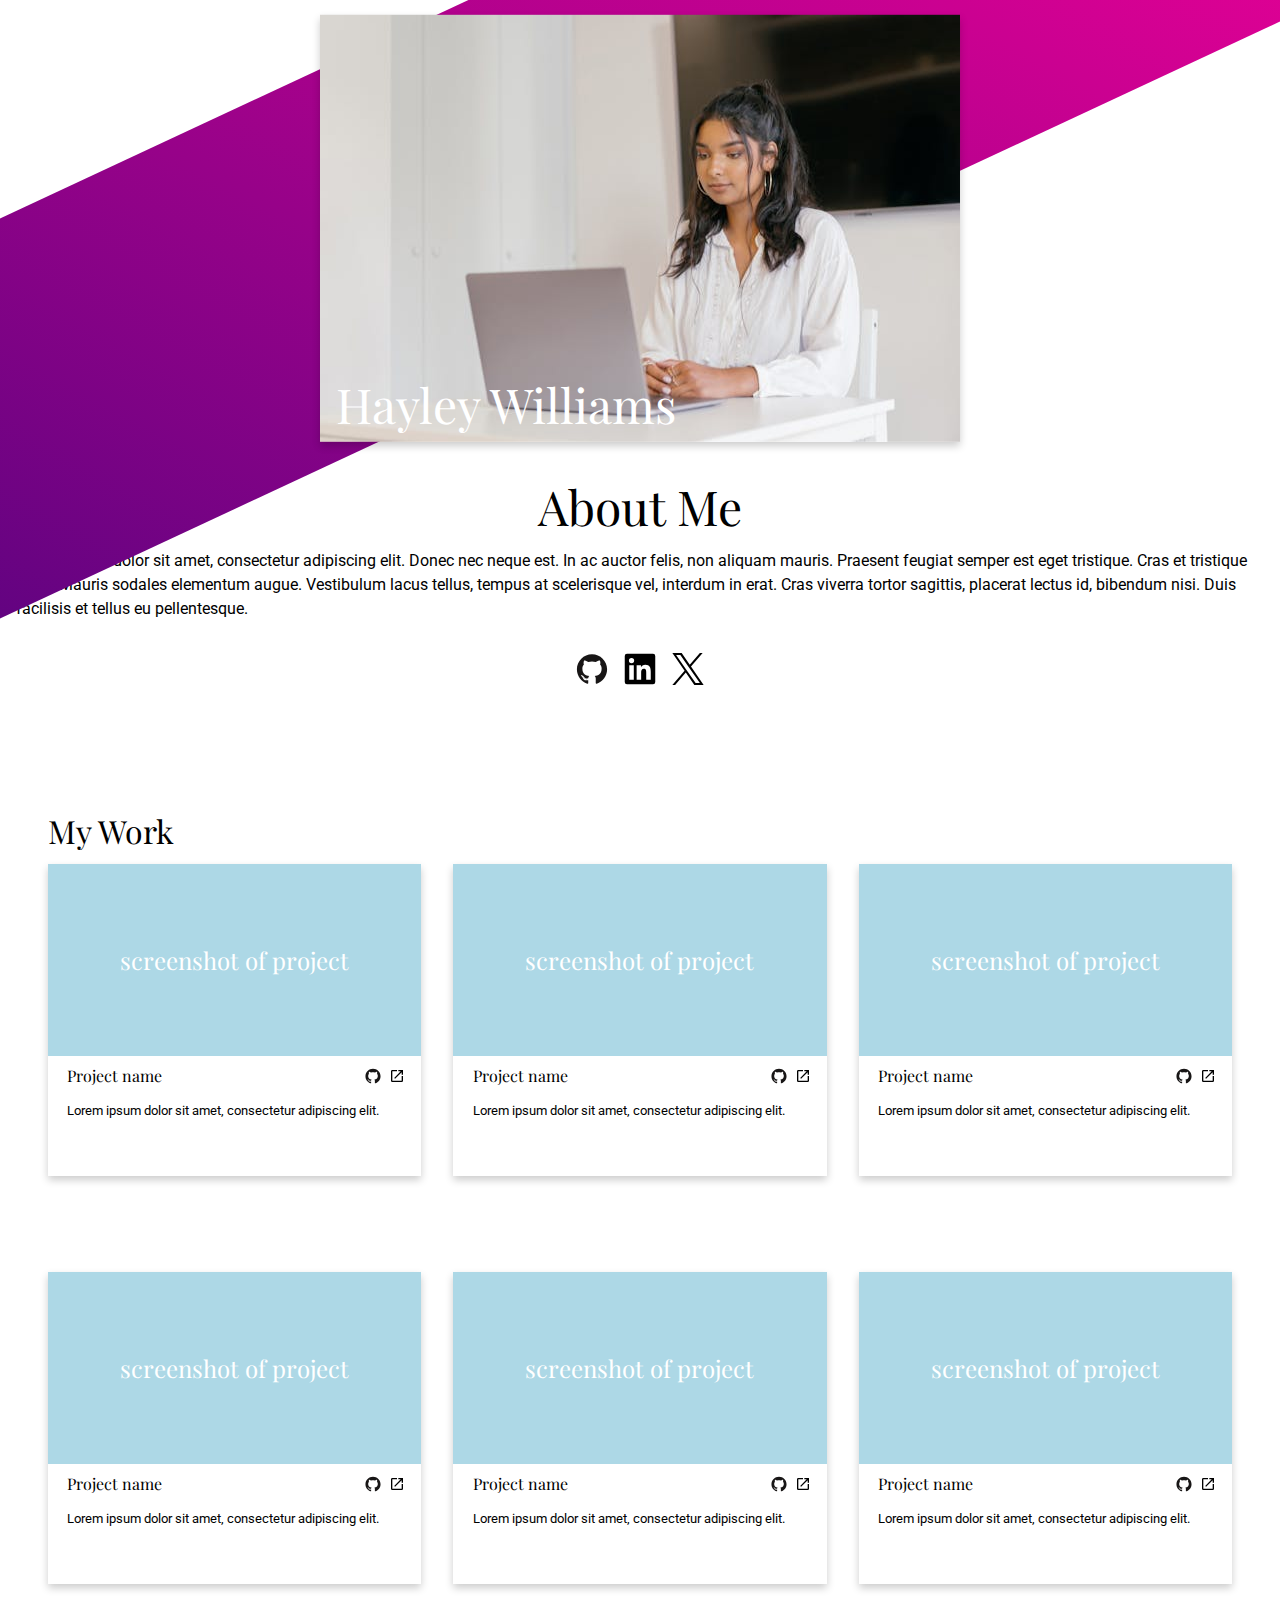
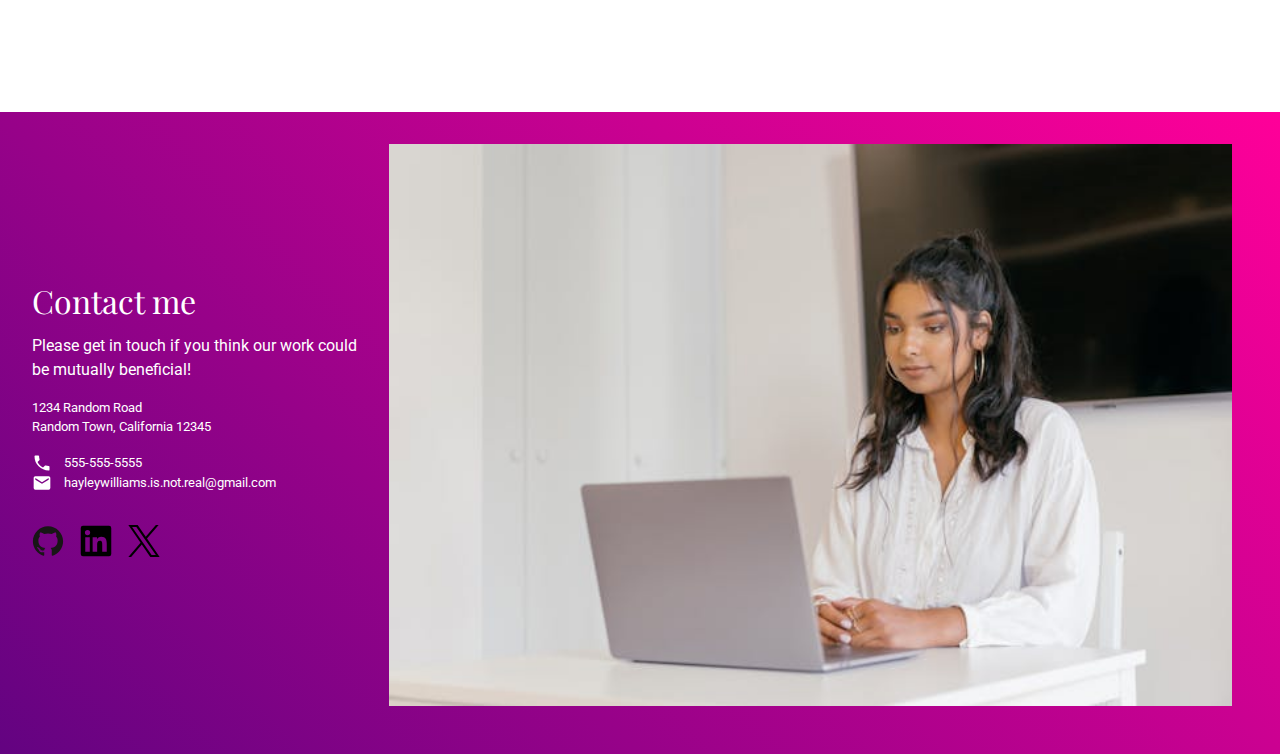
==== commit 591b363a: "feat: add header overlap" ====
--- a/src/index.html
+++ b/src/index.html
@@ -27,7 +27,7 @@
           <img src="pexels-mikhail-nilov-9159651.jpg" alt="woman on laptop" />
         </picture>
         <p class="bottom-left-text">Hayley Williams</p>
-        <section class="about-me">
+        <section class="about-me-tablet-desktop">
           <h1>About Me</h1>
           <p class="about-me-text">
             Lorem ipsum dolor sit amet, consectetur adipiscing elit. Donec nec
@@ -45,6 +45,22 @@
         </section>
       </div>
     </div>
+    <section class="about-me">
+      <h1>About Me</h1>
+      <p class="about-me-text">
+        Lorem ipsum dolor sit amet, consectetur adipiscing elit. Donec nec neque
+        est. In ac auctor felis, non aliquam mauris. Praesent feugiat semper est
+        eget tristique. Cras et tristique nulla. Mauris sodales elementum augue.
+        Vestibulum lacus tellus, tempus at scelerisque vel, interdum in erat.
+        Cras viverra tortor sagittis, placerat lectus id, bibendum nisi. Duis
+        facilisis et tellus eu pellentesque.
+      </p>
+      <div class="logos">
+        <img src="github-original.svg" alt="github logo" />
+        <img src="linkedin-plain.svg" alt="linkedin logo" />
+        <img src="twitter-original.svg" alt="twitter logo" />
+      </div>
+    </section>
     <section class="my-work">
       <h1>My Work</h1>
       <div class="card-grid">
--- a/src/styles.css
+++ b/src/styles.css
@@ -127,6 +127,10 @@
     font-size: 1.5rem;
 }
 
+.about-me-tablet-desktop {
+    display: none;
+}
+
 .about-me h1 {
     font-weight: normal;
 }
@@ -152,7 +156,7 @@
 .my-work {
     margin: 1rem 1rem;
     font-family: var(--secondary-font);
-    margin-top: 3rem;
+    margin-top: 8rem;
 }
 
 .my-work h1 {
@@ -247,26 +251,59 @@
 @media (min-width: 401px) and (max-width: 799px) {
     .header-content {
         display: flex;
-        align-items: flex-start;
+        transform: skewY(15deg) translateY(25%);
+
+    }
+
+    .diagonal-box {
+        transform: skewY(-15deg) translateY(-25%);
     }
 
     .header-content picture {
         position: absolute;
+        margin-top: 2rem;
         top: 0;
-        left: 0;
-        width: 200px;
+        left: 1rem;
+        width: 250px;
         height: auto;
     }
 
+    .bottom-left-text {
+        position: absolute;
+        color: white;
+        right: 2rem;
+        font-family: var(--secondary-font);
+        top: 0;
+        font-size: 2rem;
+        line-height: 1.2;
+        text-align: right;
+    }
+
     .about-me {
-        margin-top: 0;
+        display: none;
+    }
+
+    .about-me-tablet-desktop {
+        display: block;
+        margin-top: 7rem;
+        margin-left: 3rem;
+        margin-right: 3rem;
         color: black;
         background-color: white;
         box-shadow: 0 4px 8px 0 rgba(0, 0, 0, 0.2);
     }
 
-    .about-me .logos {
+    .about-me-tablet-desktop h1 {
+        font-family: var(--secondary-font);
+        margin-top: 3rem;
+    }
+
+    .about-me-tablet-desktop .logos {
         display: none;
+    }
+
+    .my-work {
+        margin-top: 10 rem;
     }
 
     .my-work h1 {
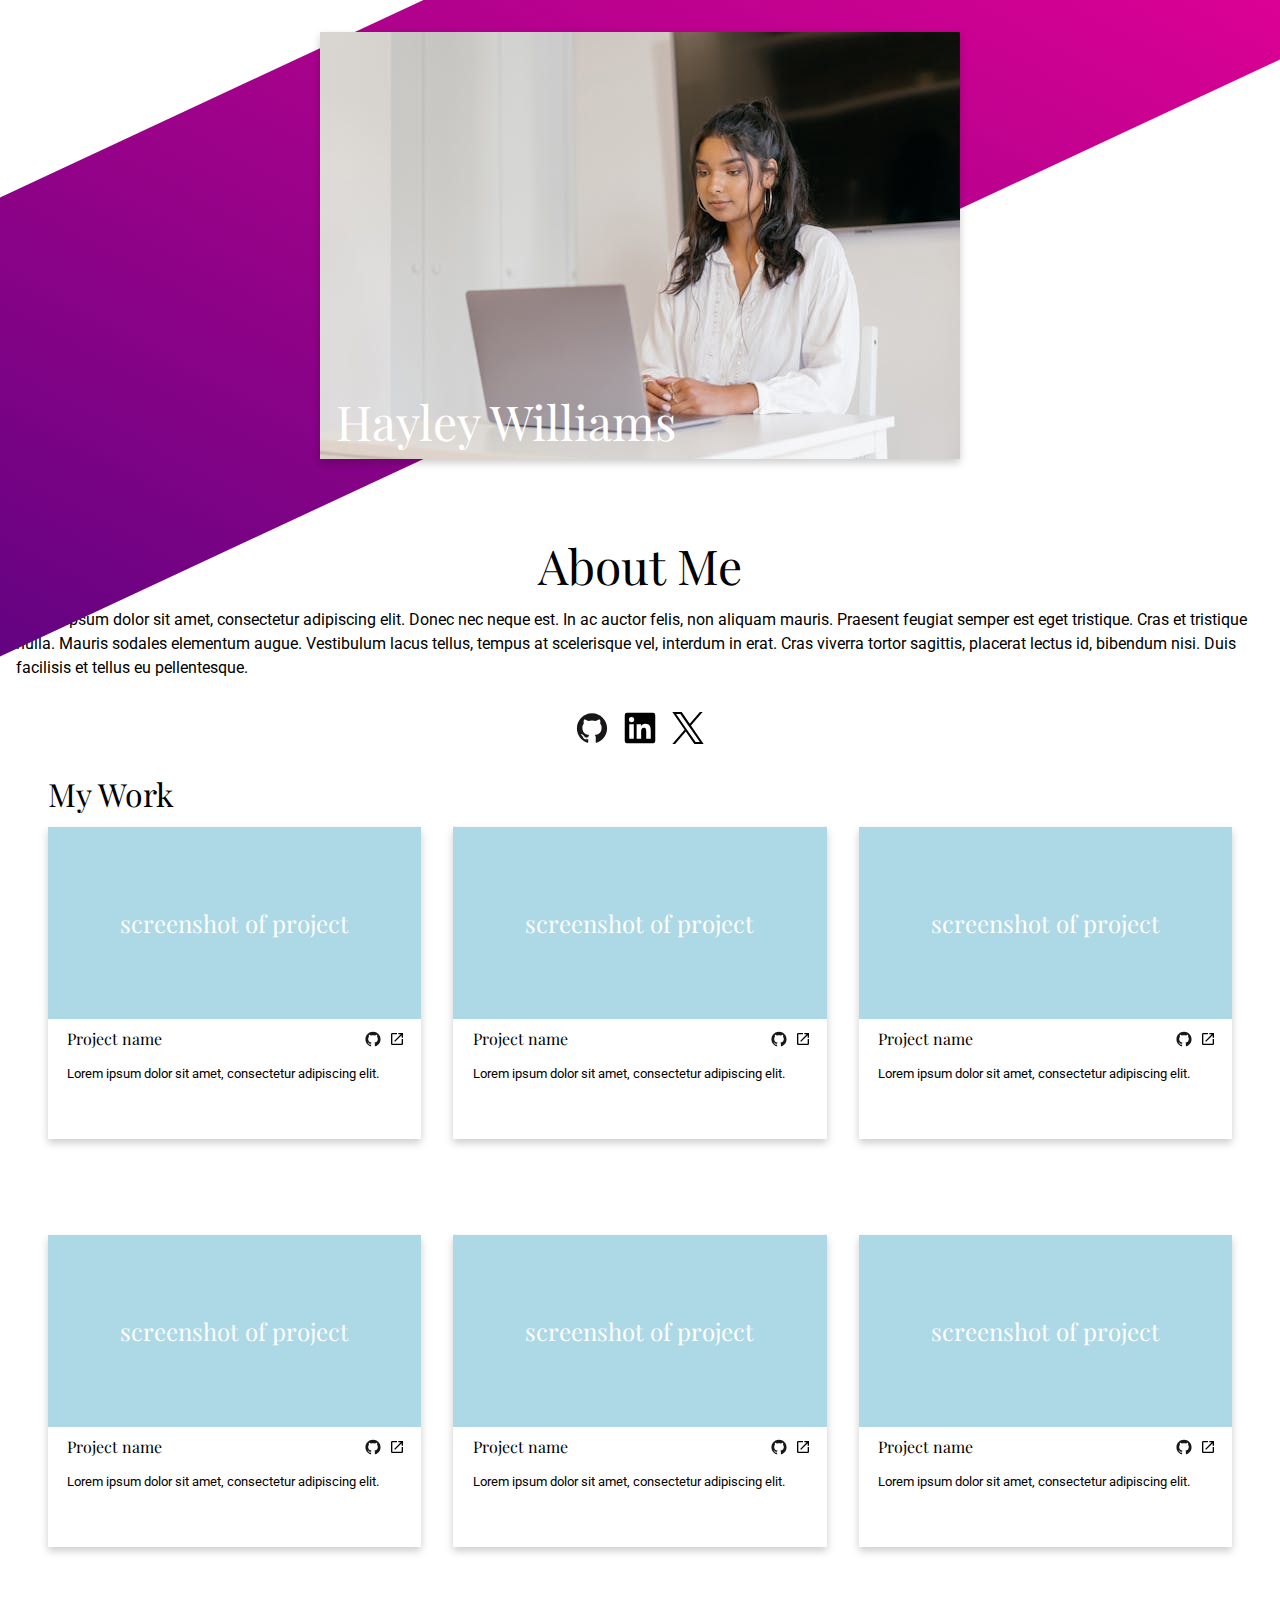
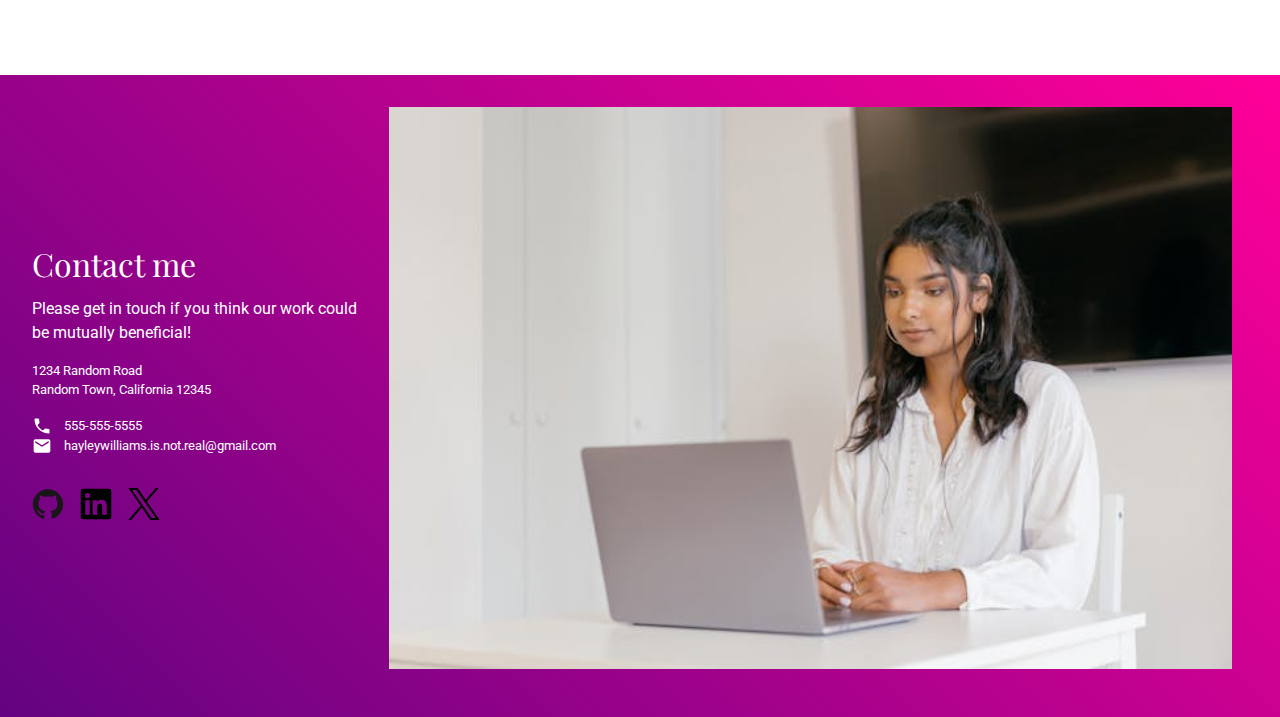
==== commit c65303c0: "feat: improve header positioning" ====
--- a/src/index.html
+++ b/src/index.html
@@ -28,6 +28,7 @@
         </picture>
         <p class="bottom-left-text">Hayley Williams</p>
         <section class="about-me-tablet-desktop">
+          <img class="corner-sqr" src="" alt="" />
           <h1>About Me</h1>
           <p class="about-me-text">
             Lorem ipsum dolor sit amet, consectetur adipiscing elit. Donec nec
--- a/src/styles.css
+++ b/src/styles.css
@@ -89,19 +89,17 @@
 
 .diagonal-box {
     background-image: var(--background-image-color);
-    height: 25rem;
     display: flex;
     align-items: center;
     justify-content: center;
-    transform: skewY(-25deg) translateY(-20%);
+    transform: skewY(-25deg) translateY(-22%);
 }
 
 .header-content {
-    max-width: 50rem;
     margin: 0 0.5rem;
     text-align: center;
     color: white;
-    transform: skewY(25deg) translateY(20%);
+    transform: skewY(25deg) translateY(22%);
     position: relative;
     padding-top: 2rem;
 }
@@ -149,6 +147,10 @@
     justify-content: center;
 }
 
+.corner-sqr {
+    display: none;
+}
+
 .logos img {
     width: 2rem;
 }
@@ -156,7 +158,7 @@
 .my-work {
     margin: 1rem 1rem;
     font-family: var(--secondary-font);
-    margin-top: 8rem;
+    margin-top: 2rem;
 }
 
 .my-work h1 {
@@ -252,7 +254,14 @@
     .header-content {
         display: flex;
         transform: skewY(15deg) translateY(25%);
-
+    }
+
+    .corner-sqr {
+        visibility: hidden;
+        display: inline;
+        width: 15rem;
+        height: 13rem;
+        float: left;
     }
 
     .diagonal-box {
@@ -273,7 +282,7 @@
         color: white;
         right: 2rem;
         font-family: var(--secondary-font);
-        top: 0;
+        top: 4rem;
         font-size: 2rem;
         line-height: 1.2;
         text-align: right;
@@ -291,19 +300,17 @@
         color: black;
         background-color: white;
         box-shadow: 0 4px 8px 0 rgba(0, 0, 0, 0.2);
+        padding-bottom: 2rem;
     }
 
     .about-me-tablet-desktop h1 {
         font-family: var(--secondary-font);
-        margin-top: 3rem;
+        margin-top: 2rem;
+        margin-right: 1rem;
     }
 
     .about-me-tablet-desktop .logos {
         display: none;
-    }
-
-    .my-work {
-        margin-top: 10 rem;
     }
 
     .my-work h1 {
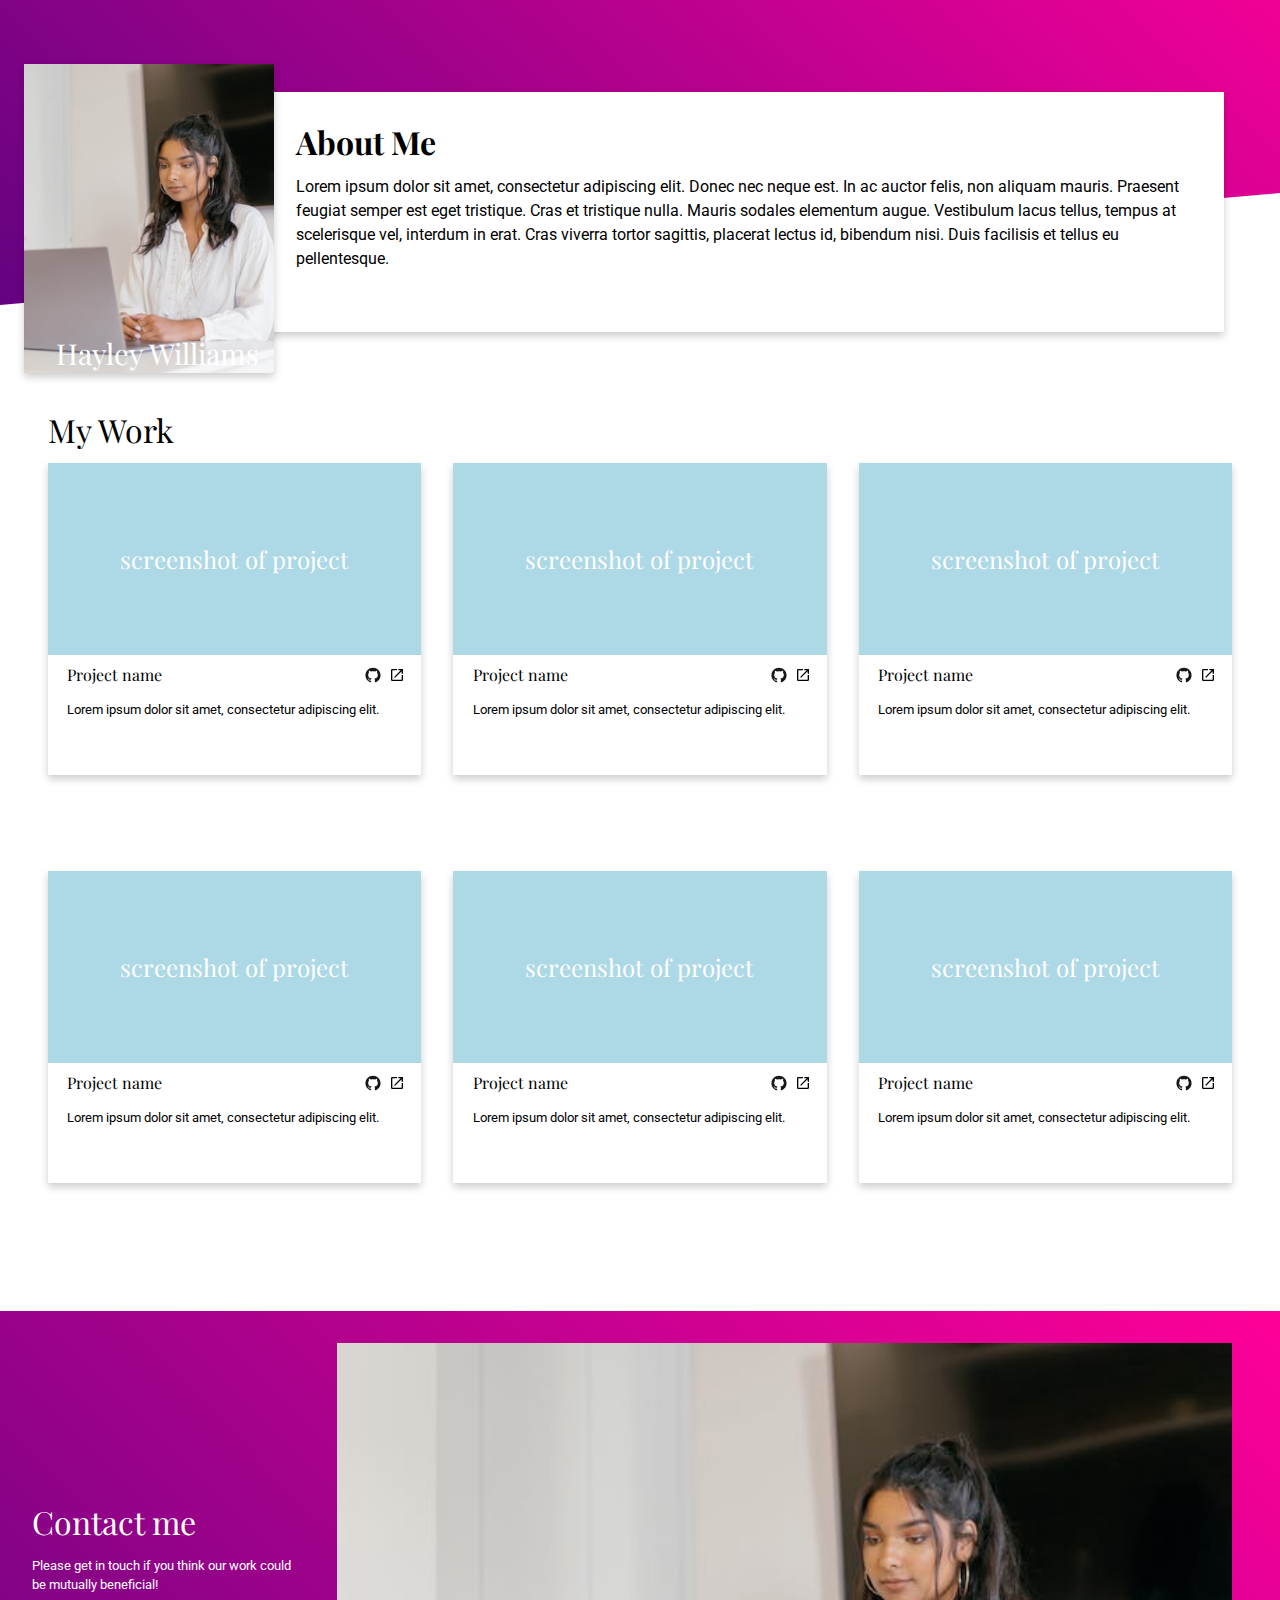
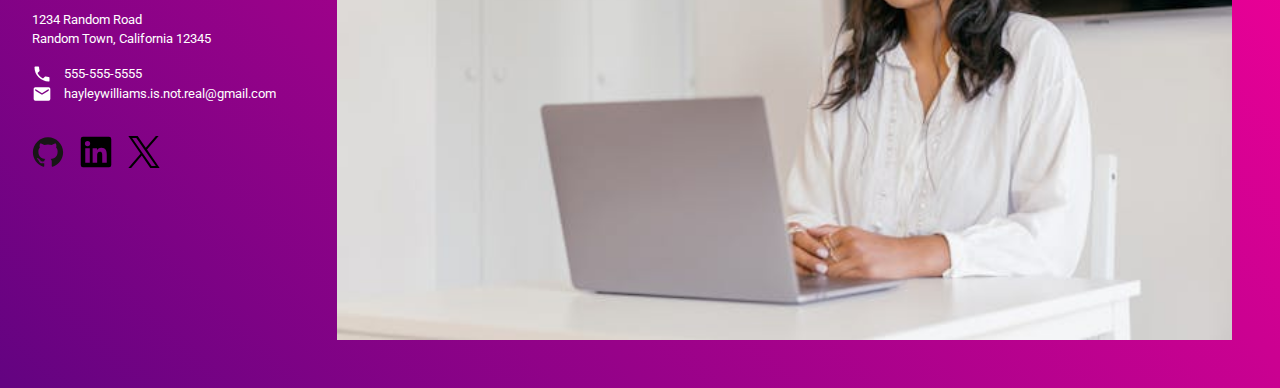
==== commit 8a74bd7d: "feat: add desktop styling" ====
--- a/src/index.html
+++ b/src/index.html
@@ -3,7 +3,7 @@
   <head>
     <meta charset="utf-8" />
     <meta http-equiv="X-UA-Compatible" content="IE=edge" />
-    <title>Diagonal Box Example</title>
+    <title>Homepage</title>
     <meta name="description" content="" />
     <meta name="viewport" content="width=device-width, initial-scale=1" />
     <link rel="stylesheet" href="styles.css" />
@@ -17,16 +17,12 @@
             srcset="pexels-mikhail-nilov-9159651-mobile.JPG"
           />
           <source
-            media="(min-width: 401px) and (max-width: 799px)"
+            media="(min-width: 401px)"
             srcset="pexels-mikhail-nilov-9159651-tablet.JPG"
           />
-          <source
-            media="(min-width: 800px)"
-            srcset="pexels-mikhail-nilov-9159651.jpg"
-          />
           <img src="pexels-mikhail-nilov-9159651.jpg" alt="woman on laptop" />
+          <p class="bottom-left-text">Hayley Williams</p>
         </picture>
-        <p class="bottom-left-text">Hayley Williams</p>
         <section class="about-me-tablet-desktop">
           <img class="corner-sqr" src="" alt="" />
           <h1>About Me</h1>
--- a/src/styles.css
+++ b/src/styles.css
@@ -382,6 +382,72 @@
 }
 
 @media (min-width: 800px) {
+    .header-content {
+        display: flex;
+        transform: skewY(5deg) translateY(25%);
+    }
+
+    .corner-sqr {
+        visibility: hidden;
+        display: inline;
+        width: 15rem;
+        height: 13rem;
+        float: left;
+    }
+
+    .diagonal-box {
+        transform: skewY(-5deg) translateY(-25%);
+    }
+
+    .header-content picture {
+        position: absolute;
+        margin-top: 2rem;
+        left: 1rem;
+        width: 250px;
+        height: auto;
+    }
+
+    .bottom-left-text {
+        position: absolute;
+        bottom: 2px;
+        color: white;
+        font-family: var(--secondary-font);
+        font-size: 1.8rem;
+        line-height: 1.2;
+        text-align: center;
+        margin-left: 1rem;
+    }
+
+    .about-me {
+        display: none;
+    }
+
+    .about-me-tablet-desktop {
+        display: block;
+        margin-top: 3.75rem;
+        margin-left: 3rem;
+        margin-right: 3rem;
+        color: black;
+        background-color: white;
+        box-shadow: 0 4px 8px 0 rgba(0, 0, 0, 0.2);
+        padding-bottom: 2rem;
+    }
+
+    .about-me-tablet-desktop h1 {
+        font-family: var(--secondary-font);
+        margin-top: 2rem;
+        margin-right: 1rem;
+        text-align: left;
+    }
+
+    .about-me-tablet-desktop .logos {
+        display: none;
+    }
+
+    .my-work {
+        margin-top: 5rem;
+    }
+
     .my-work h1 {
         text-align: left;
         margin-left: 2rem;
@@ -435,4 +501,16 @@
         display: flex;
         gap: 0.75rem;
     }
+
+    .contact-me .contact-description {
+        font-size: 0.8rem;
+    }
+
+    .contact-me .contact-address {
+        font-size: 0.8rem;
+    }
+
+    .contact-me .contact-numbers {
+        font-size: 0.8rem;
+    }
 }